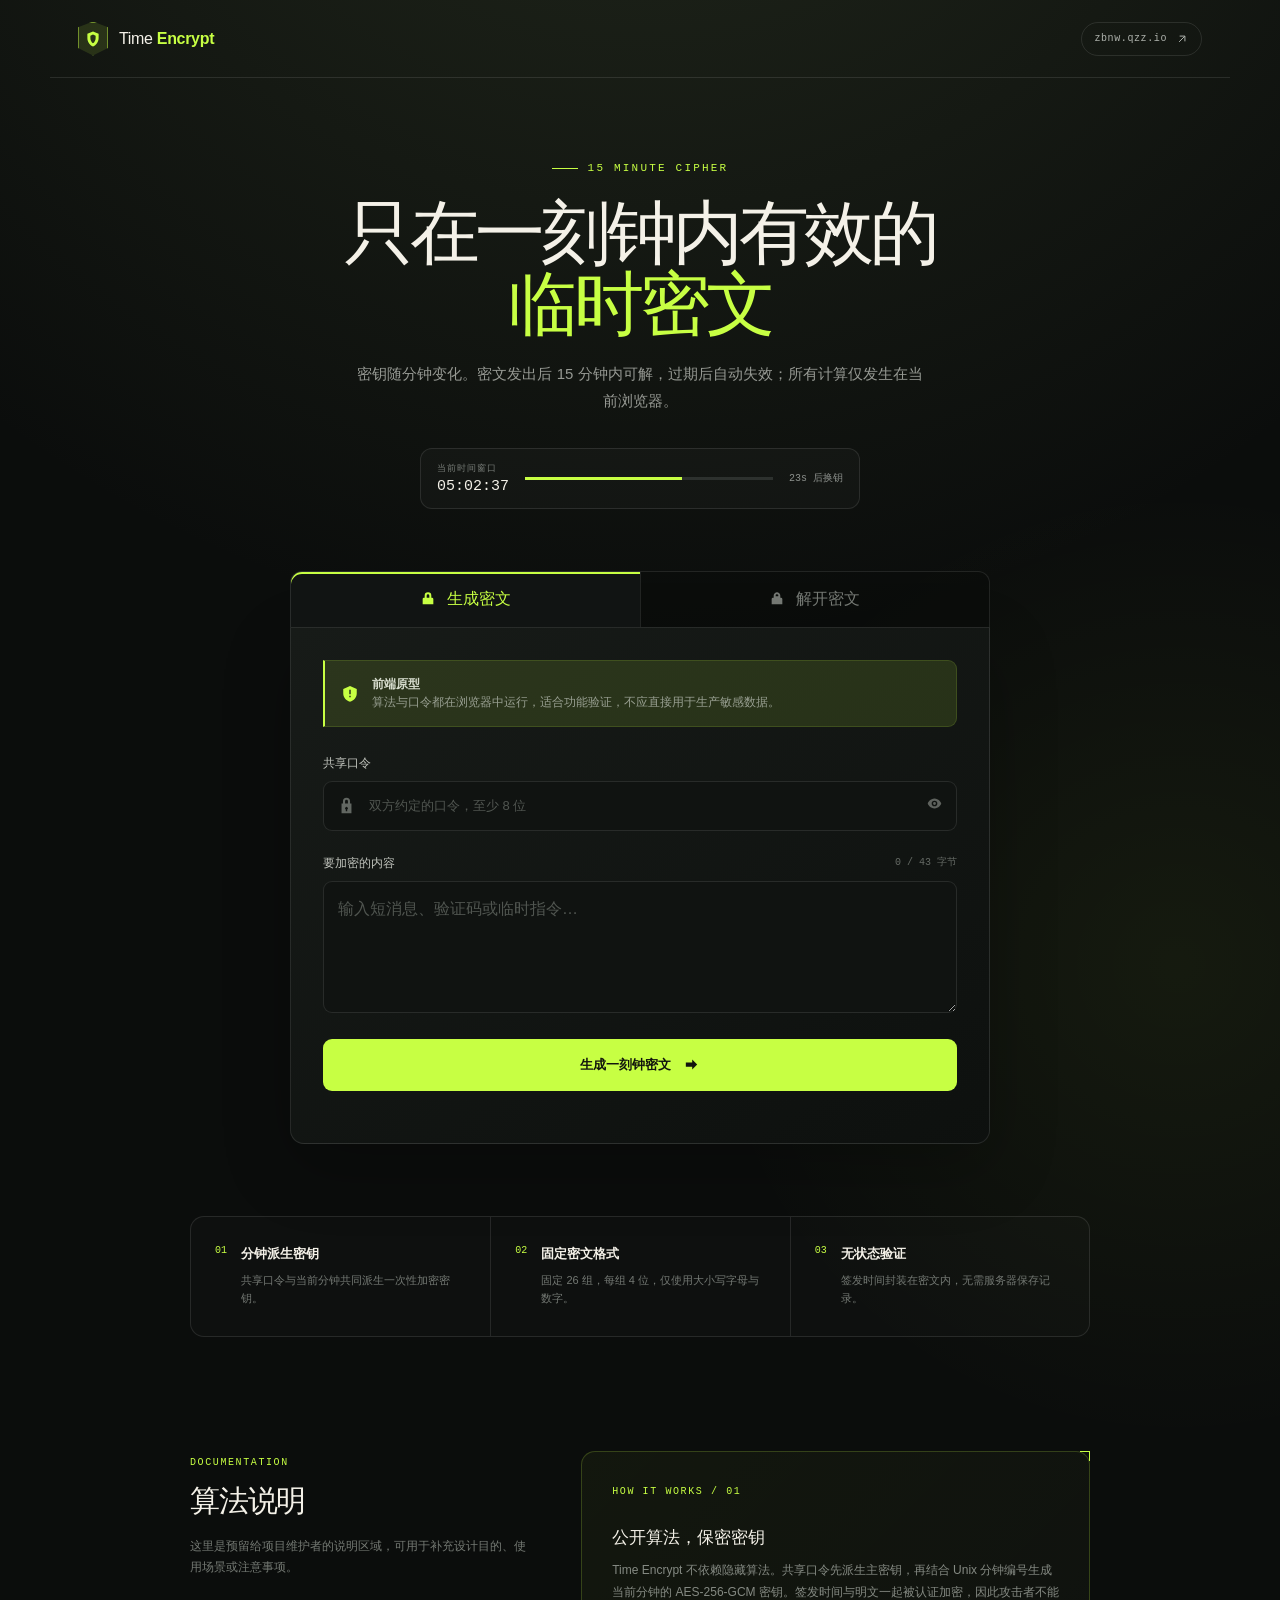
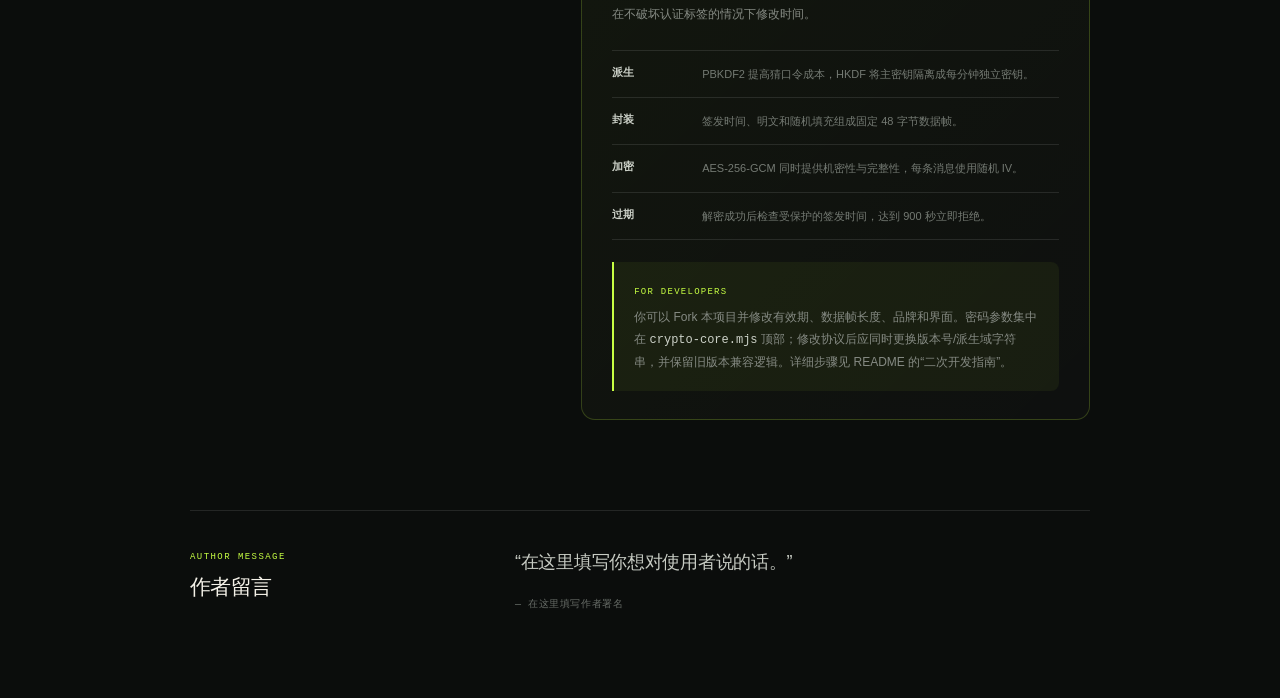
==== timenc/index.html @ 4485422d "Deploy Time Encrypt project" ====
<!doctype html>
<html lang="zh-CN">
<head>
  <meta charset="UTF-8">
  <meta name="viewport" content="width=device-width, initial-scale=1.0">
  <meta name="color-scheme" content="dark">
  <meta name="theme-color" content="#0b0d0c">
  <meta name="description" content="Time Encrypt 是一个无服务端存储的一刻钟临时密文前端原型。">
  <meta name="robots" content="index,follow">
  <link rel="canonical" href="https://zbnw.qzz.io/projects/timenc/">
  <meta property="og:title" content="Time Encrypt · 一刻钟临时密文">
  <meta property="og:description" content="固定格式、15 分钟有效、完全在浏览器本地运行。">
  <meta property="og:type" content="website">
  <meta property="og:url" content="https://zbnw.qzz.io/projects/timenc/">
  <title>Time Encrypt · 分钟级临时密文</title>
  <link rel="stylesheet" href="styles.css">
</head>
<body>
  <header class="topbar">
    <a class="brand" href="#" aria-label="Time Encrypt 首页">
      <span class="brand-mark" aria-hidden="true">
        <svg viewBox="0 0 24 24"><path d="M12 2 4.5 5v5.5c0 5 3.2 9.5 7.5 11.5 4.3-2 7.5-6.5 7.5-11.5V5L12 2Zm0 4.1 3.5 1.4v3c0 3-1.4 5.7-3.5 7.2-2.1-1.5-3.5-4.2-3.5-7.2v-3L12 6.1Z"/></svg>
      </span>
      <span>Time <b>Encrypt</b></span>
    </a>
    <a class="site-link" href="https://zbnw.qzz.io" target="_blank" rel="noopener noreferrer">
      zbnw.qzz.io
      <svg viewBox="0 0 24 24" aria-hidden="true"><path d="M7 17 17 7M8 7h9v9"/></svg>
    </a>
  </header>

  <main>
    <section class="hero">
      <div class="eyebrow"><span></span>15 MINUTE CIPHER</div>
      <h1>只在一刻钟内有效的<br><em>临时密文</em></h1>
      <p>密钥随分钟变化。密文发出后 15 分钟内可解，过期后自动失效；所有计算仅发生在当前浏览器。</p>
      <div class="time-card">
        <div>
          <small>当前时间窗口</small>
          <strong id="currentTime">--:--:--</strong>
        </div>
        <div class="time-progress"><i id="minuteProgress"></i></div>
        <span id="windowLabel">正在同步</span>
      </div>
    </section>

    <section class="workspace" aria-label="加密解密工具">
      <div class="tabs" role="tablist">
        <button class="tab active" id="encryptTab" role="tab" aria-selected="true" data-mode="encrypt">
          <svg viewBox="0 0 24 24"><path d="M7 10V7a5 5 0 0 1 10 0v3h1a2 2 0 0 1 2 2v8H4v-8a2 2 0 0 1 2-2h1Zm3 0h4V7a2 2 0 1 0-4 0v3Z"/></svg>
          生成密文
        </button>
        <button class="tab" id="decryptTab" role="tab" aria-selected="false" data-mode="decrypt">
          <svg viewBox="0 0 24 24"><path d="M17 8h-7V7a2 2 0 1 1 3.7 1h3.2A5 5 0 1 0 7 7v3H6a2 2 0 0 0-2 2v8h16v-8a2 2 0 0 0-2-2h-1V8Z"/></svg>
          解开密文
        </button>
      </div>

      <div class="panel">
        <div class="notice" id="securityNotice">
          <svg viewBox="0 0 24 24"><path d="M12 2 3 6v6c0 5 3.8 9.7 9 11 5.2-1.3 9-6 9-11V6l-9-4Zm1 15h-2v-2h2v2Zm0-4h-2V7h2v6Z"/></svg>
          <p><strong>前端原型</strong><br>算法与口令都在浏览器中运行，适合功能验证，不应直接用于生产敏感数据。</p>
        </div>

        <form id="cipherForm" novalidate>
          <label class="field-label" for="secretInput">共享口令</label>
          <div class="input-shell">
            <svg viewBox="0 0 24 24"><path d="M12 1a5 5 0 0 0-5 5v3H5v14h14V9h-2V6a5 5 0 0 0-5-5Zm-2 5a2 2 0 1 1 4 0v3h-4V6Zm3 11.7V20h-2v-2.3a2 2 0 1 1 2 0Z"/></svg>
            <input id="secretInput" type="password" autocomplete="off" placeholder="双方约定的口令，至少 8 位" minlength="8">
            <button class="icon-button" id="toggleSecret" type="button" aria-label="显示口令">
              <svg viewBox="0 0 24 24"><path d="M12 5c5.5 0 9.5 5.5 9.5 7s-4 7-9.5 7S2.5 13.5 2.5 12 6.5 5 12 5Zm0 3a4 4 0 1 0 0 8 4 4 0 0 0 0-8Zm0 2a2 2 0 1 1 0 4 2 2 0 0 1 0-4Z"/></svg>
            </button>
          </div>

          <div id="encryptFields">
            <div class="label-row">
              <label class="field-label" for="plainInput">要加密的内容</label>
              <span id="byteCount">0 / 43 字节</span>
            </div>
            <textarea id="plainInput" rows="4" placeholder="输入短消息、验证码或临时指令…"></textarea>
          </div>

          <div id="decryptFields" hidden>
            <label class="field-label" for="tokenInput">收到的密文</label>
            <textarea id="tokenInput" class="token-input" rows="5" spellcheck="false" placeholder="粘贴 26 组固定长度密文…"></textarea>
          </div>

          <button class="primary-button" id="submitButton" type="submit">
            <span id="buttonText">生成一刻钟密文</span>
            <svg viewBox="0 0 24 24"><path d="m13 5 7 7-7 7v-4H4v-6h9V5Z"/></svg>
          </button>
          <p class="error" id="errorMessage" role="alert"></p>
        </form>

        <div class="result" id="resultBox" hidden>
          <div class="result-head">
            <span><i></i><b id="resultTitle">密文已生成</b></span>
            <span id="expiryBadge">14:59 后失效</span>
          </div>
          <pre id="resultText"></pre>
          <button class="copy-button" id="copyButton" type="button">
            <svg viewBox="0 0 24 24"><path d="M8 7V3h13v14h-4v4H3V7h5Zm2 0h7v8h2V5h-9v2Zm-5 2v10h10V9H5Z"/></svg>
            <span>复制结果</span>
          </button>
        </div>
      </div>
    </section>

    <section class="features">
      <article><span>01</span><div><h3>分钟派生密钥</h3><p>共享口令与当前分钟共同派生一次性加密密钥。</p></div></article>
      <article><span>02</span><div><h3>固定密文格式</h3><p>固定 26 组，每组 4 位，仅使用大小写字母与数字。</p></div></article>
      <article><span>03</span><div><h3>无状态验证</h3><p>签发时间封装在密文内，无需服务器保存记录。</p></div></article>
    </section>

    <!-- 面向使用者和二次开发者的算法公开说明 -->
    <section class="project-notes" id="algorithm-notes" aria-labelledby="notesTitle">
      <div class="notes-heading">
        <span>DOCUMENTATION</span>
        <h2 id="notesTitle">算法说明</h2>
        <p>这里是预留给项目维护者的说明区域，可用于补充设计目的、使用场景或注意事项。</p>
      </div>

      <div class="note-content">
        <span class="note-index">HOW IT WORKS / 01</span>
        <h3>公开算法，保密密钥</h3>
        <p>Time Encrypt 不依赖隐藏算法。共享口令先派生主密钥，再结合 Unix 分钟编号生成当前分钟的 AES-256-GCM 密钥。签发时间与明文一起被认证加密，因此攻击者不能在不破坏认证标签的情况下修改时间。</p>

        <ol class="note-steps">
          <li><b>派生</b><span>PBKDF2 提高猜口令成本，HKDF 将主密钥隔离成每分钟独立密钥。</span></li>
          <li><b>封装</b><span>签发时间、明文和随机填充组成固定 48 字节数据帧。</span></li>
          <li><b>加密</b><span>AES-256-GCM 同时提供机密性与完整性，每条消息使用随机 IV。</span></li>
          <li><b>过期</b><span>解密成功后检查受保护的签发时间，达到 900 秒立即拒绝。</span></li>
        </ol>

        <div class="developer-note">
          <span>FOR DEVELOPERS</span>
          <p>你可以 Fork 本项目并修改有效期、数据帧长度、品牌和界面。密码参数集中在 <code>crypto-core.mjs</code> 顶部；修改协议后应同时更换版本号/派生域字符串，并保留旧版本兼容逻辑。详细步骤见 README 的“二次开发指南”。</p>
        </div>
      </div>
    </section>

    <!-- 作者留言：请修改 blockquote 和 author-signature 中的文字 -->
    <section class="author-message" aria-labelledby="authorMessageTitle">
      <div class="author-label">
        <span>AUTHOR MESSAGE</span>
        <h2 id="authorMessageTitle">作者留言</h2>
      </div>
      <div class="author-copy">
        <blockquote>“在这里填写你想对使用者说的话。”</blockquote>
        <p class="author-signature">— 在这里填写作者署名</p>
      </div>
    </section>
  </main>
  <script src="crypto-core.mjs"></script>
  <script src="app.js"></script>
</body>
</html>
---- timenc/styles.css ----
:root {
  --ink: #f4f1e8;
  --muted: #969993;
  --line: rgba(255,255,255,.1);
  --panel: rgba(19,22,21,.88);
  --acid: #c7ff43;
  --acid-soft: rgba(199,255,67,.12);
  --bg: #0b0d0c;
  font-family: Inter, "Segoe UI", "Microsoft YaHei", sans-serif;
}

* { box-sizing: border-box; }
html { min-height: 100%; background: var(--bg); }
body { margin: 0; min-height: 100vh; color: var(--ink); background: radial-gradient(circle at 50% -18%, rgba(113,135,84,.24), transparent 38%), radial-gradient(circle at 92% 42%, rgba(199,255,67,.055), transparent 27%), var(--bg); overflow-x: hidden; }
button, input, textarea { font: inherit; }
button { color: inherit; }

.topbar { height: 78px; max-width: 1180px; margin: auto; padding: 0 28px; display: flex; align-items: center; justify-content: space-between; border-bottom: 1px solid var(--line); }
.brand { display: flex; gap: 11px; align-items: center; color: var(--ink); text-decoration: none; font-size: 16px; letter-spacing: -.02em; }
.brand b { color: var(--acid); font-weight: 650; }
.brand-mark { width: 30px; height: 34px; display: grid; place-items: center; border: 1px solid rgba(199,255,67,.45); clip-path: polygon(50% 0,100% 17%,100% 78%,50% 100%,0 78%,0 17%); background: var(--acid-soft); }
.brand svg { width: 18px; fill: var(--acid); }
.site-link { display: inline-flex; align-items: center; gap: 8px; padding: 9px 12px; border: 1px solid var(--line); border-radius: 999px; color: #aeb2ac; text-decoration: none; font: 10px ui-monospace, SFMono-Regular, Consolas, monospace; letter-spacing: .06em; transition: color .18s ease, border-color .18s ease, background .18s ease; }
.site-link svg { width: 14px; fill: none; stroke: currentColor; stroke-width: 1.7; }
.site-link:hover { color: var(--acid); border-color: rgba(199,255,67,.38); background: var(--acid-soft); }

main { max-width: 1040px; padding: 84px 28px 86px; margin: auto; }
.hero { text-align: center; max-width: 700px; margin: auto; }
.eyebrow { color: var(--acid); font: 11px ui-monospace, SFMono-Regular, Consolas, monospace; letter-spacing: .2em; display: flex; align-items: center; justify-content: center; gap: 10px; }
.eyebrow span { display: block; width: 26px; height: 1px; background: var(--acid); }
h1 { margin: 24px 0 19px; font-size: clamp(44px, 6.7vw, 70px); line-height: 1.02; letter-spacing: -.06em; font-weight: 560; text-wrap: balance; }
h1 em { color: var(--acid); font-style: normal; }
.hero > p { color: var(--muted); max-width: 570px; margin: auto; font-size: 15px; line-height: 1.8; }
.time-card { width: min(440px, 100%); margin: 34px auto 0; display: grid; grid-template-columns: auto 1fr auto; gap: 16px; align-items: center; padding: 13px 16px; border: 1px solid var(--line); border-radius: 12px; background: rgba(255,255,255,.025); }
.time-card div:first-child { text-align: left; }
.time-card small { display: block; color: #777c77; font-size: 9px; letter-spacing: .12em; text-transform: uppercase; }
.time-card strong { display: block; font: 15px ui-monospace, Consolas, monospace; margin-top: 3px; }
.time-progress { height: 3px; background: #2d312e; overflow: hidden; }
.time-progress i { display: block; height: 100%; width: 0; background: var(--acid); transition: width .25s linear; }
.time-card > span { color: #8d918d; font: 10px ui-monospace, Consolas, monospace; white-space: nowrap; }

.workspace { max-width: 700px; margin: 62px auto 0; }
.tabs { display: flex; }
.tab { flex: 1; padding: 17px; border: 1px solid var(--line); border-bottom: 0; background: rgba(10,12,11,.45); cursor: pointer; color: #747873; transition: color .18s ease, background .18s ease; }
.tab:first-child { border-radius: 12px 0 0 0; }
.tab:last-child { border-radius: 0 12px 0 0; }
.tab:first-child { border-right: 0; }
.tab svg { width: 16px; margin-right: 7px; fill: currentColor; vertical-align: -3px; }
.tab.active { color: var(--acid); background: var(--panel); box-shadow: inset 0 2px var(--acid); }
.panel { padding: 32px; border: 1px solid var(--line); border-radius: 0 0 14px 14px; background: linear-gradient(150deg, rgba(24,28,25,.96), rgba(14,17,15,.96)); box-shadow: 0 24px 68px rgba(0,0,0,.24); }
.notice { display: flex; gap: 13px; padding: 14px 16px; background: var(--acid-soft); border: 1px solid rgba(199,255,67,.14); border-left: 2px solid var(--acid); border-radius: 0 9px 9px 0; margin-bottom: 28px; }
.notice svg { width: 18px; flex: 0 0 18px; fill: var(--acid); }
.notice p { margin: 0; color: #989f91; font-size: 12px; line-height: 1.55; }
.notice strong { color: #d7ddce; font-weight: 600; }
.field-label { display: block; color: #c1c4bd; font-size: 12px; margin: 0 0 9px; }
.input-shell { height: 50px; display: flex; align-items: center; border: 1px solid var(--line); border-radius: 9px; background: #101311; margin-bottom: 24px; transition: border-color .18s ease, box-shadow .18s ease; }
.input-shell:focus-within, textarea:focus { border-color: rgba(199,255,67,.55); box-shadow: 0 0 0 3px rgba(199,255,67,.05); }
.input-shell > svg { width: 17px; fill: #626762; margin: 0 12px 0 14px; }
.input-shell input { min-width: 0; flex: 1; height: 100%; border: 0; outline: 0; color: var(--ink); background: transparent; font-size: 13px; }
.icon-button { width: 44px; height: 100%; border: 0; background: none; cursor: pointer; opacity: .5; }
.icon-button:hover { opacity: 1; }
.icon-button svg { width: 17px; fill: #adb1aa; }
.label-row { display: flex; justify-content: space-between; }
.label-row span { color: #656a65; font: 10px ui-monospace, Consolas, monospace; }
textarea { width: 100%; resize: vertical; min-height: 110px; padding: 14px; border: 1px solid var(--line); border-radius: 9px; outline: none; background: #101311; color: var(--ink); line-height: 1.6; transition: border-color .18s ease, box-shadow .18s ease; }
textarea::placeholder, input::placeholder { color: #505550; }
.token-input { font: 12px/1.7 ui-monospace, Consolas, monospace; word-break: break-all; }
.primary-button { width: 100%; height: 52px; margin-top: 22px; border: 0; border-radius: 9px; background: var(--acid); color: #11140d; font-weight: 700; font-size: 13px; cursor: pointer; transition: background .18s ease, transform .18s ease; }
.primary-button:hover { background: #d4ff70; transform: translateY(-1px); }
.primary-button:disabled { opacity: .55; cursor: wait; transform: none; }
.primary-button svg { width: 17px; margin-left: 8px; vertical-align: -4px; fill: currentColor; }
.error { min-height: 18px; margin: 10px 0 -8px; color: #ff8a7a; font-size: 12px; text-align: center; }
.result { margin-top: 26px; padding-top: 25px; border-top: 1px solid var(--line); }
.result-head { display: flex; justify-content: space-between; align-items: center; margin-bottom: 12px; font-size: 11px; }
.result-head span:first-child { display: flex; align-items: center; gap: 8px; }
.result-head i { display: inline-block; width: 7px; height: 7px; border-radius: 50%; background: var(--acid); }
.result-head b { font-weight: 600; }
#expiryBadge { color: var(--acid); font: 10px ui-monospace, Consolas, monospace; }
.result pre { margin: 0; padding: 15px; white-space: pre-wrap; word-break: break-all; background: #0d0f0e; border: 1px solid var(--line); border-radius: 8px; color: #d5dbcc; font: 12px/1.75 ui-monospace, Consolas, monospace; }
.copy-button { width: 100%; height: 40px; margin-top: 10px; border: 1px solid var(--line); background: transparent; color: #9ba099; font-size: 12px; cursor: pointer; }
.copy-button:hover { border-color: #4e554d; color: var(--ink); }
.copy-button svg { width: 15px; fill: currentColor; margin-right: 7px; vertical-align: -3px; }

.features { display: grid; grid-template-columns: repeat(3,1fr); max-width: 900px; margin: 72px auto 0; border: 1px solid var(--line); border-radius: 14px; overflow: hidden; background: rgba(255,255,255,.015); }
.features article { display: flex; gap: 14px; padding: 28px 24px; }
.features article + article { border-left: 1px solid var(--line); }
.features span { color: var(--acid); font: 10px ui-monospace, Consolas, monospace; }
.features h3 { margin: 0 0 8px; font-size: 13px; font-weight: 600; }
.features p { margin: 0; color: #737873; font-size: 11px; line-height: 1.65; }
.project-notes { max-width: 900px; margin: 76px auto 0; display: grid; grid-template-columns: .8fr 1.2fr; gap: 52px; padding: 38px 0 10px; }
.notes-heading > span, .note-index { color: var(--acid); font: 10px ui-monospace, Consolas, monospace; letter-spacing: .16em; }
.notes-heading h2 { margin: 12px 0 14px; font-size: 30px; letter-spacing: -.04em; font-weight: 560; }
.notes-heading p { margin: 0; color: #747973; font-size: 12px; line-height: 1.8; }
.note-content { position: relative; min-height: 190px; padding: 28px 30px; border: 1px solid rgba(199,255,67,.2); border-radius: 14px; background: linear-gradient(135deg, rgba(199,255,67,.045), rgba(255,255,255,.015)); }
.note-content::before { content: ""; position: absolute; width: 9px; height: 9px; top: -1px; right: -1px; border-top: 1px solid var(--acid); border-right: 1px solid var(--acid); }
.note-content h3 { margin: 28px 0 10px; font-size: 17px; font-weight: 560; }
.note-content p { margin: 0; max-width: 520px; color: #858a83; font-size: 12px; line-height: 1.85; }
.note-steps { margin: 25px 0 0; padding: 0; list-style: none; border-top: 1px solid var(--line); }
.note-steps li { display: grid; grid-template-columns: 74px 1fr; gap: 16px; padding: 14px 0; border-bottom: 1px solid var(--line); }
.note-steps b { color: #cbd0c7; font-size: 11px; font-weight: 600; }
.note-steps span { color: #747a73; font-size: 11px; line-height: 1.65; }
.developer-note { margin-top: 22px; padding: 18px 20px; border-left: 2px solid var(--acid); border-radius: 0 8px 8px 0; background: rgba(199,255,67,.055); }
.developer-note > span { color: var(--acid); font: 9px ui-monospace, Consolas, monospace; letter-spacing: .14em; }
.developer-note p { margin-top: 8px; }
.developer-note code { color: #cbd0c7; font-family: ui-monospace, Consolas, monospace; }
.author-message { max-width: 900px; margin: 80px auto 0; padding: 34px 0 0; border-top: 1px solid var(--line); display: grid; grid-template-columns: .65fr 1.35fr; gap: 48px; }
.author-label > span { color: var(--acid); font: 9px ui-monospace, Consolas, monospace; letter-spacing: .16em; }
.author-label h2 { margin: 10px 0 0; font-size: 21px; font-weight: 560; letter-spacing: -.03em; }
.author-copy { padding: 2px 0 0; }
.author-copy blockquote { margin: 0; color: #c7cbc3; font-size: 18px; line-height: 1.75; letter-spacing: -.015em; }
.author-signature { margin: 18px 0 0; color: #676c67; font: 10px ui-monospace, Consolas, monospace; letter-spacing: .06em; }

@media (max-width: 680px) {
  .topbar { height: 66px; padding: 0 18px; }
  .site-link { padding: 8px 10px; }
  main { padding: 52px 16px 40px; }
  h1 { font-size: 48px; }
  .workspace { margin-top: 45px; }
  .panel { padding: 20px; }
  .features { grid-template-columns: 1fr; margin-top: 50px; }
  .features article + article { border-left: 0; border-top: 1px solid var(--line); }
  .project-notes { grid-template-columns: 1fr; gap: 24px; margin-top: 45px; padding-top: 20px; }
  .note-content { padding: 24px; }
  .author-message { grid-template-columns: 1fr; gap: 24px; margin-top: 56px; }
  .author-copy blockquote { font-size: 16px; }
}

@media (prefers-reduced-motion: reduce) {
  *, *::before, *::after { scroll-behavior: auto !important; transition-duration: .01ms !important; }
}
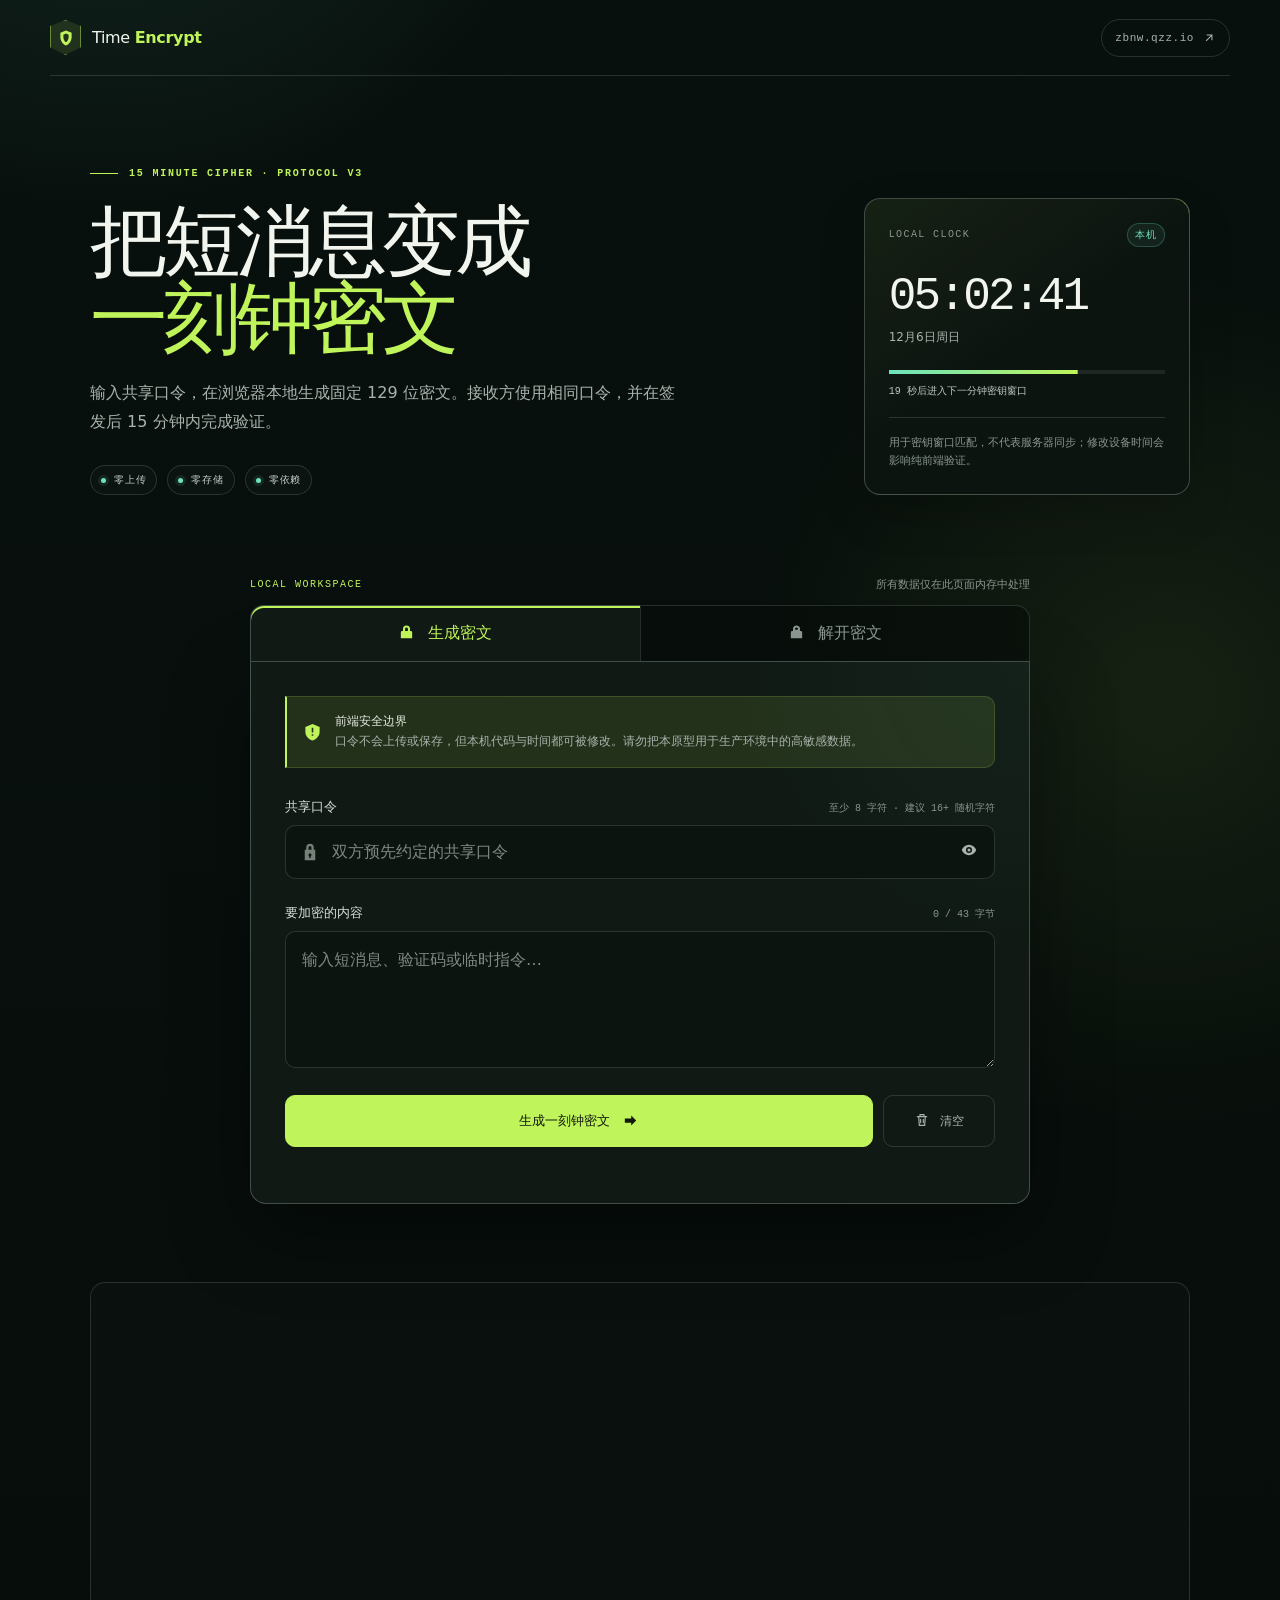
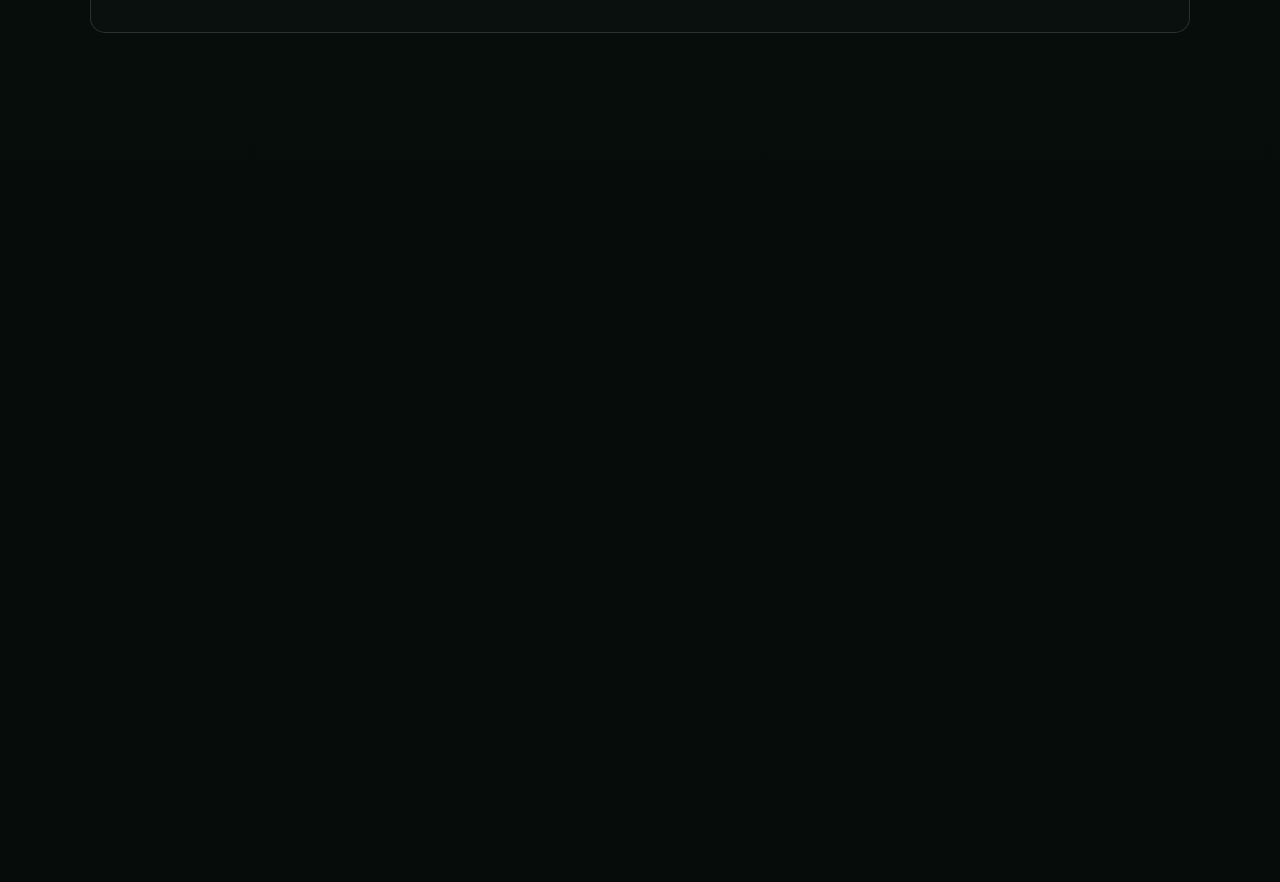
==== commit e8c38f3a: "Upgrade Time Encrypt to protocol v3" ====
--- a/timenc/index.html
+++ b/timenc/index.html
@@ -4,20 +4,23 @@
   <meta charset="UTF-8">
   <meta name="viewport" content="width=device-width, initial-scale=1.0">
   <meta name="color-scheme" content="dark">
-  <meta name="theme-color" content="#0b0d0c">
-  <meta name="description" content="Time Encrypt 是一个无服务端存储的一刻钟临时密文前端原型。">
+  <meta name="theme-color" content="#08100d">
+  <meta name="description" content="Time Encrypt 是一个无服务端存储的一刻钟临时密文前端原型。固定 129 位密文，15 分钟本机时间验证。">
   <meta name="robots" content="index,follow">
+  <meta name="referrer" content="no-referrer">
   <link rel="canonical" href="https://zbnw.qzz.io/projects/timenc/">
   <meta property="og:title" content="Time Encrypt · 一刻钟临时密文">
-  <meta property="og:description" content="固定格式、15 分钟有效、完全在浏览器本地运行。">
+  <meta property="og:description" content="固定 129 位、15 分钟验证、所有计算仅在浏览器本地完成。">
   <meta property="og:type" content="website">
   <meta property="og:url" content="https://zbnw.qzz.io/projects/timenc/">
-  <title>Time Encrypt · 分钟级临时密文</title>
-  <link rel="stylesheet" href="styles.css">
+  <title>Time Encrypt · 一刻钟临时密文</title>
+  <link rel="stylesheet" href="styles.css?v=3.0.0">
 </head>
-<body>
+<body id="top">
+  <a class="skip-link" href="#cipherForm">跳到加密工具</a>
+
   <header class="topbar">
-    <a class="brand" href="#" aria-label="Time Encrypt 首页">
+    <a class="brand" href="#top" aria-label="Time Encrypt 页面顶部">
       <span class="brand-mark" aria-hidden="true">
         <svg viewBox="0 0 24 24"><path d="M12 2 4.5 5v5.5c0 5 3.2 9.5 7.5 11.5 4.3-2 7.5-6.5 7.5-11.5V5L12 2Zm0 4.1 3.5 1.4v3c0 3-1.4 5.7-3.5 7.2-2.1-1.5-3.5-4.2-3.5-7.2v-3L12 6.1Z"/></svg>
       </span>
@@ -30,116 +33,151 @@
   </header>
 
   <main>
-    <section class="hero">
-      <div class="eyebrow"><span></span>15 MINUTE CIPHER</div>
-      <h1>只在一刻钟内有效的<br><em>临时密文</em></h1>
-      <p>密钥随分钟变化。密文发出后 15 分钟内可解，过期后自动失效；所有计算仅发生在当前浏览器。</p>
-      <div class="time-card">
-        <div>
-          <small>当前时间窗口</small>
-          <strong id="currentTime">--:--:--</strong>
+    <section class="hero" aria-labelledby="heroTitle">
+      <div class="hero-copy">
+        <div class="eyebrow"><span aria-hidden="true"></span>15 MINUTE CIPHER · PROTOCOL V3</div>
+        <h1 id="heroTitle">把短消息变成<br><em>一刻钟密文</em></h1>
+        <p>输入共享口令，在浏览器本地生成固定 129 位密文。接收方使用相同口令，并在签发后 15 分钟内完成验证。</p>
+        <ul class="trust-list" aria-label="产品特点">
+          <li><i aria-hidden="true"></i>零上传</li>
+          <li><i aria-hidden="true"></i>零存储</li>
+          <li><i aria-hidden="true"></i>零依赖</li>
+        </ul>
+      </div>
+
+      <aside class="clock-card" aria-label="本机时间窗口">
+        <div class="clock-head">
+          <span>LOCAL CLOCK</span>
+          <span class="local-badge">本机</span>
         </div>
-        <div class="time-progress"><i id="minuteProgress"></i></div>
-        <span id="windowLabel">正在同步</span>
-      </div>
+        <strong id="currentTime">--:--:--</strong>
+        <span class="current-date" id="currentDate">正在读取时间</span>
+        <div class="time-progress" aria-hidden="true"><i id="minuteProgress"></i></div>
+        <span class="window-label" id="windowLabel">正在计算分钟窗口</span>
+        <p>用于密钥窗口匹配，不代表服务器同步；修改设备时间会影响纯前端验证。</p>
+      </aside>
     </section>
 
-    <section class="workspace" aria-label="加密解密工具">
-      <div class="tabs" role="tablist">
-        <button class="tab active" id="encryptTab" role="tab" aria-selected="true" data-mode="encrypt">
-          <svg viewBox="0 0 24 24"><path d="M7 10V7a5 5 0 0 1 10 0v3h1a2 2 0 0 1 2 2v8H4v-8a2 2 0 0 1 2-2h1Zm3 0h4V7a2 2 0 1 0-4 0v3Z"/></svg>
+    <section class="workspace" aria-labelledby="toolTitle">
+      <div class="section-kicker"><span>LOCAL WORKSPACE</span><b>所有数据仅在此页面内存中处理</b></div>
+      <h2 class="visually-hidden" id="toolTitle">加密与解密工具</h2>
+
+      <div class="tabs" role="tablist" aria-label="选择操作模式">
+        <button class="tab active" id="encryptTab" type="button" role="tab" aria-selected="true" aria-controls="cipherPanel" tabindex="0" data-mode="encrypt">
+          <svg viewBox="0 0 24 24" aria-hidden="true"><path d="M7 10V7a5 5 0 0 1 10 0v3h1a2 2 0 0 1 2 2v8H4v-8a2 2 0 0 1 2-2h1Zm3 0h4V7a2 2 0 1 0-4 0v3Z"/></svg>
           生成密文
         </button>
-        <button class="tab" id="decryptTab" role="tab" aria-selected="false" data-mode="decrypt">
-          <svg viewBox="0 0 24 24"><path d="M17 8h-7V7a2 2 0 1 1 3.7 1h3.2A5 5 0 1 0 7 7v3H6a2 2 0 0 0-2 2v8h16v-8a2 2 0 0 0-2-2h-1V8Z"/></svg>
+        <button class="tab" id="decryptTab" type="button" role="tab" aria-selected="false" aria-controls="cipherPanel" tabindex="-1" data-mode="decrypt">
+          <svg viewBox="0 0 24 24" aria-hidden="true"><path d="M17 8h-7V7a2 2 0 1 1 3.7 1h3.2A5 5 0 1 0 7 7v3H6a2 2 0 0 0-2 2v8h16v-8a2 2 0 0 0-2-2h-1V8Z"/></svg>
           解开密文
         </button>
       </div>
 
-      <div class="panel">
+      <div class="panel" id="cipherPanel" role="tabpanel" aria-labelledby="encryptTab" aria-busy="false">
         <div class="notice" id="securityNotice">
-          <svg viewBox="0 0 24 24"><path d="M12 2 3 6v6c0 5 3.8 9.7 9 11 5.2-1.3 9-6 9-11V6l-9-4Zm1 15h-2v-2h2v2Zm0-4h-2V7h2v6Z"/></svg>
-          <p><strong>前端原型</strong><br>算法与口令都在浏览器中运行，适合功能验证，不应直接用于生产敏感数据。</p>
+          <svg viewBox="0 0 24 24" aria-hidden="true"><path d="M12 2 3 6v6c0 5 3.8 9.7 9 11 5.2-1.3 9-6 9-11V6l-9-4Zm1 15h-2v-2h2v2Zm0-4h-2V7h2v6Z"/></svg>
+          <p><strong>前端安全边界</strong><br>口令不会上传或保存，但本机代码与时间都可被修改。请勿把本原型用于生产环境中的高敏感数据。</p>
         </div>
 
-        <form id="cipherForm" novalidate>
-          <label class="field-label" for="secretInput">共享口令</label>
+        <form id="cipherForm" autocomplete="off" novalidate>
+          <div class="field-head">
+            <label class="field-label" for="secretInput">共享口令</label>
+            <span id="secretMeta">至少 8 字符 · 建议 16+ 随机字符</span>
+          </div>
           <div class="input-shell">
-            <svg viewBox="0 0 24 24"><path d="M12 1a5 5 0 0 0-5 5v3H5v14h14V9h-2V6a5 5 0 0 0-5-5Zm-2 5a2 2 0 1 1 4 0v3h-4V6Zm3 11.7V20h-2v-2.3a2 2 0 1 1 2 0Z"/></svg>
-            <input id="secretInput" type="password" autocomplete="off" placeholder="双方约定的口令，至少 8 位" minlength="8">
-            <button class="icon-button" id="toggleSecret" type="button" aria-label="显示口令">
-              <svg viewBox="0 0 24 24"><path d="M12 5c5.5 0 9.5 5.5 9.5 7s-4 7-9.5 7S2.5 13.5 2.5 12 6.5 5 12 5Zm0 3a4 4 0 1 0 0 8 4 4 0 0 0 0-8Zm0 2a2 2 0 1 1 0 4 2 2 0 0 1 0-4Z"/></svg>
+            <svg viewBox="0 0 24 24" aria-hidden="true"><path d="M12 1a5 5 0 0 0-5 5v3H5v14h14V9h-2V6a5 5 0 0 0-5-5Zm-2 5a2 2 0 1 1 4 0v3h-4V6Zm3 11.7V20h-2v-2.3a2 2 0 1 1 2 0Z"/></svg>
+            <input id="secretInput" type="password" autocomplete="off" autocapitalize="none" spellcheck="false" placeholder="双方预先约定的共享口令" minlength="8" maxlength="256" aria-describedby="secretMeta" required>
+            <button class="icon-button" id="toggleSecret" type="button" aria-label="显示口令" aria-pressed="false">
+              <svg viewBox="0 0 24 24" aria-hidden="true"><path d="M12 5c5.5 0 9.5 5.5 9.5 7s-4 7-9.5 7S2.5 13.5 2.5 12 6.5 5 12 5Zm0 3a4 4 0 1 0 0 8 4 4 0 0 0 0-8Zm0 2a2 2 0 1 1 0 4 2 2 0 0 1 0-4Z"/></svg>
             </button>
           </div>
 
           <div id="encryptFields">
-            <div class="label-row">
+            <div class="field-head">
               <label class="field-label" for="plainInput">要加密的内容</label>
               <span id="byteCount">0 / 43 字节</span>
             </div>
-            <textarea id="plainInput" rows="4" placeholder="输入短消息、验证码或临时指令…"></textarea>
+            <textarea id="plainInput" rows="4" placeholder="输入短消息、验证码或临时指令…" aria-describedby="byteCount" aria-invalid="false"></textarea>
           </div>
 
           <div id="decryptFields" hidden>
-            <label class="field-label" for="tokenInput">收到的密文</label>
-            <textarea id="tokenInput" class="token-input" rows="5" spellcheck="false" placeholder="粘贴 26 组固定长度密文…"></textarea>
+            <div class="field-head">
+              <label class="field-label" for="tokenInput">收到的密文</label>
+              <span id="tokenCount">0 / 104 字符</span>
+            </div>
+            <textarea id="tokenInput" class="token-input" rows="5" spellcheck="false" autocapitalize="none" autocorrect="off" inputmode="text" maxlength="160" placeholder="粘贴 26 组 × 4 位的完整密文…" aria-describedby="tokenCount" aria-invalid="false"></textarea>
           </div>
 
-          <button class="primary-button" id="submitButton" type="submit">
-            <span id="buttonText">生成一刻钟密文</span>
-            <svg viewBox="0 0 24 24"><path d="m13 5 7 7-7 7v-4H4v-6h9V5Z"/></svg>
-          </button>
-          <p class="error" id="errorMessage" role="alert"></p>
+          <div class="action-row">
+            <button class="primary-button" id="submitButton" type="submit">
+              <span id="buttonText">生成一刻钟密文</span>
+              <svg viewBox="0 0 24 24" aria-hidden="true"><path d="m13 5 7 7-7 7v-4H4v-6h9V5Z"/></svg>
+            </button>
+            <button class="clear-button" id="clearButton" type="button">
+              <svg viewBox="0 0 24 24" aria-hidden="true"><path d="M5 7h14M9 7V4h6v3m-8 0 1 13h8l1-13M10 11v5m4-5v5"/></svg>
+              清空
+            </button>
+          </div>
+          <p class="error" id="errorMessage" role="alert" aria-live="assertive"></p>
+          <p class="visually-hidden" id="statusMessage" role="status" aria-live="polite"></p>
         </form>
 
-        <div class="result" id="resultBox" hidden>
+        <div class="result" id="resultBox" role="status" aria-live="polite" tabindex="-1" hidden>
           <div class="result-head">
-            <span><i></i><b id="resultTitle">密文已生成</b></span>
-            <span id="expiryBadge">14:59 后失效</span>
+            <span><i aria-hidden="true"></i><b id="resultTitle">密文已生成</b></span>
+            <span id="expiryBadge">15:00 后停止验证</span>
           </div>
-          <pre id="resultText"></pre>
+          <pre id="resultText" tabindex="0" aria-label="操作结果"></pre>
+          <div class="result-meta">
+            <span id="issuedAtTime">签发 --:--:--</span>
+            <span id="protocolBadge">协议 v3</span>
+          </div>
           <button class="copy-button" id="copyButton" type="button">
-            <svg viewBox="0 0 24 24"><path d="M8 7V3h13v14h-4v4H3V7h5Zm2 0h7v8h2V5h-9v2Zm-5 2v10h10V9H5Z"/></svg>
-            <span>复制结果</span>
+            <svg viewBox="0 0 24 24" aria-hidden="true"><path d="M8 7V3h13v14h-4v4H3V7h5Zm2 0h7v8h2V5h-9v2Zm-5 2v10h10V9H5Z"/></svg>
+            <span id="copyButtonText">复制结果</span>
           </button>
         </div>
       </div>
     </section>
 
-    <section class="features">
-      <article><span>01</span><div><h3>分钟派生密钥</h3><p>共享口令与当前分钟共同派生一次性加密密钥。</p></div></article>
-      <article><span>02</span><div><h3>固定密文格式</h3><p>固定 26 组，每组 4 位，仅使用大小写字母与数字。</p></div></article>
-      <article><span>03</span><div><h3>无状态验证</h3><p>签发时间封装在密文内，无需服务器保存记录。</p></div></article>
+    <section class="features" aria-labelledby="featuresTitle">
+      <h2 class="visually-hidden" id="featuresTitle">核心特点</h2>
+      <article><span>01</span><div><h3>每条密文独立派生</h3><p>随机 IV 参与口令派生，降低同一口令跨密文复用带来的批量猜测风险。</p></div></article>
+      <article><span>02</span><div><h3>固定 129 位外观</h3><p>26 组、每组 4 位；正文只使用大小写字母和数字，便于复制传递。</p></div></article>
+      <article><span>03</span><div><h3>认证后再判断时间</h3><p>签发时间受 AES-GCM 保护，达到 900 秒后当前客户端停止验证。</p></div></article>
     </section>
 
-    <!-- 面向使用者和二次开发者的算法公开说明 -->
     <section class="project-notes" id="algorithm-notes" aria-labelledby="notesTitle">
       <div class="notes-heading">
-        <span>DOCUMENTATION</span>
-        <h2 id="notesTitle">算法说明</h2>
-        <p>这里是预留给项目维护者的说明区域，可用于补充设计目的、使用场景或注意事项。</p>
+        <span>OPEN PROTOCOL</span>
+        <h2 id="notesTitle">算法与边界</h2>
+        <p>实现完全公开，页面不依赖“隐藏算法”获得安全性。下面是当前 v3 协议的核心过程与使用边界。</p>
       </div>
 
       <div class="note-content">
-        <span class="note-index">HOW IT WORKS / 01</span>
-        <h3>公开算法，保密密钥</h3>
-        <p>Time Encrypt 不依赖隐藏算法。共享口令先派生主密钥，再结合 Unix 分钟编号生成当前分钟的 AES-256-GCM 密钥。签发时间与明文一起被认证加密，因此攻击者不能在不破坏认证标签的情况下修改时间。</p>
+        <span class="note-index">HOW IT WORKS / V3</span>
+        <h3>公开算法，保密口令</h3>
+        <p>共享口令先通过 PBKDF2-SHA256 派生主密钥，再由 HKDF-SHA256 隔离为分钟密钥。随机 IV、协议版本和固定域参与派生或认证；签发时间与明文共同接受 AES-256-GCM 保护。</p>
 
         <ol class="note-steps">
-          <li><b>派生</b><span>PBKDF2 提高猜口令成本，HKDF 将主密钥隔离成每分钟独立密钥。</span></li>
-          <li><b>封装</b><span>签发时间、明文和随机填充组成固定 48 字节数据帧。</span></li>
-          <li><b>加密</b><span>AES-256-GCM 同时提供机密性与完整性，每条消息使用随机 IV。</span></li>
-          <li><b>过期</b><span>解密成功后检查受保护的签发时间，达到 900 秒立即拒绝。</span></li>
+          <li><b>派生</b><span>PBKDF2 迭代 600,000 次，并使用每条密文的随机 IV 构成独立盐。</span></li>
+          <li><b>隔离</b><span>Unix 分钟编号经 HKDF 派生对应窗口的 AES-256 密钥。</span></li>
+          <li><b>封装</b><span>签发时间、明文与随机填充组成固定 48 字节数据帧，隐藏明文长度。</span></li>
+          <li><b>验证</b><span>AES-GCM 认证通过后检查签发时间；第 900 秒立即拒绝。</span></li>
         </ol>
+
+        <div class="boundary-note">
+          <span>IMPORTANT</span>
+          <p>“一刻钟有效”是验证规则，不是远程销毁。接收方可以保存已解密内容，用户也可修改本机时间。生产系统应把主密钥和可信时间放到后端。</p>
+        </div>
 
         <div class="developer-note">
           <span>FOR DEVELOPERS</span>
-          <p>你可以 Fork 本项目并修改有效期、数据帧长度、品牌和界面。密码参数集中在 <code>crypto-core.mjs</code> 顶部；修改协议后应同时更换版本号/派生域字符串，并保留旧版本兼容逻辑。详细步骤见 README 的“二次开发指南”。</p>
+          <p>你可以 Fork 并修改品牌、有效期、数据帧或界面。协议参数集中在 <code>crypto-core.mjs</code> 顶部；任何派生或帧格式改动都应增加版本号、替换版本域并补齐边界测试。完整方法见 README。</p>
         </div>
       </div>
     </section>
 
-    <!-- 作者留言：请修改 blockquote 和 author-signature 中的文字 -->
     <section class="author-message" aria-labelledby="authorMessageTitle">
       <div class="author-label">
         <span>AUTHOR MESSAGE</span>
@@ -151,7 +189,9 @@
       </div>
     </section>
   </main>
-  <script src="crypto-core.mjs"></script>
-  <script src="app.js"></script>
+
+  <script src="crypto-core.mjs?v=3.0.0"></script>
+  <script src="app.js?v=3.0.0"></script>
 </body>
 </html>
+
--- a/timenc/styles.css
+++ b/timenc/styles.css
@@ -1,130 +1,1110 @@
 :root {
-  --ink: #f4f1e8;
-  --muted: #969993;
-  --line: rgba(255,255,255,.1);
-  --panel: rgba(19,22,21,.88);
-  --acid: #c7ff43;
-  --acid-soft: rgba(199,255,67,.12);
-  --bg: #0b0d0c;
-  font-family: Inter, "Segoe UI", "Microsoft YaHei", sans-serif;
+  color-scheme: dark;
+  --bg: #08100d;
+  --bg-deep: #050a08;
+  --panel: #101914;
+  --panel-raised: #142019;
+  --panel-soft: #0c1410;
+  --ink: #f1f5ee;
+  --muted: #a9b3ac;
+  --subtle: #89958e;
+  --line: rgba(229, 243, 232, .14);
+  --line-strong: rgba(229, 243, 232, .24);
+  --acid: #bff45a;
+  --acid-bright: #d2ff79;
+  --acid-soft: rgba(191, 244, 90, .11);
+  --mint: #6ce2bd;
+  --danger: #ff9182;
+  --danger-soft: rgba(255, 145, 130, .1);
+  --shadow: 0 28px 80px rgba(0, 0, 0, .34);
+  font-family: Inter, ui-sans-serif, system-ui, -apple-system, BlinkMacSystemFont,
+    "Segoe UI", "Microsoft YaHei", "PingFang SC", sans-serif;
+  font-synthesis: none;
 }
 
 * { box-sizing: border-box; }
-html { min-height: 100%; background: var(--bg); }
-body { margin: 0; min-height: 100vh; color: var(--ink); background: radial-gradient(circle at 50% -18%, rgba(113,135,84,.24), transparent 38%), radial-gradient(circle at 92% 42%, rgba(199,255,67,.055), transparent 27%), var(--bg); overflow-x: hidden; }
-button, input, textarea { font: inherit; }
+
+html {
+  min-height: 100%;
+  background: var(--bg);
+  scroll-behavior: smooth;
+}
+
+body {
+  margin: 0;
+  min-width: 320px;
+  min-height: 100vh;
+  min-height: 100svh;
+  color: var(--ink);
+  background:
+    radial-gradient(circle at 8% -8%, rgba(108, 226, 189, .12), transparent 30rem),
+    radial-gradient(circle at 91% 22%, rgba(191, 244, 90, .08), transparent 27rem),
+    linear-gradient(180deg, var(--bg) 0%, var(--bg-deep) 100%);
+  overflow-x: hidden;
+  -webkit-font-smoothing: antialiased;
+  text-rendering: optimizeLegibility;
+}
+
+button,
+input,
+textarea { font: inherit; }
+
 button { color: inherit; }
 
-.topbar { height: 78px; max-width: 1180px; margin: auto; padding: 0 28px; display: flex; align-items: center; justify-content: space-between; border-bottom: 1px solid var(--line); }
-.brand { display: flex; gap: 11px; align-items: center; color: var(--ink); text-decoration: none; font-size: 16px; letter-spacing: -.02em; }
-.brand b { color: var(--acid); font-weight: 650; }
-.brand-mark { width: 30px; height: 34px; display: grid; place-items: center; border: 1px solid rgba(199,255,67,.45); clip-path: polygon(50% 0,100% 17%,100% 78%,50% 100%,0 78%,0 17%); background: var(--acid-soft); }
-.brand svg { width: 18px; fill: var(--acid); }
-.site-link { display: inline-flex; align-items: center; gap: 8px; padding: 9px 12px; border: 1px solid var(--line); border-radius: 999px; color: #aeb2ac; text-decoration: none; font: 10px ui-monospace, SFMono-Regular, Consolas, monospace; letter-spacing: .06em; transition: color .18s ease, border-color .18s ease, background .18s ease; }
-.site-link svg { width: 14px; fill: none; stroke: currentColor; stroke-width: 1.7; }
-.site-link:hover { color: var(--acid); border-color: rgba(199,255,67,.38); background: var(--acid-soft); }
-
-main { max-width: 1040px; padding: 84px 28px 86px; margin: auto; }
-.hero { text-align: center; max-width: 700px; margin: auto; }
-.eyebrow { color: var(--acid); font: 11px ui-monospace, SFMono-Regular, Consolas, monospace; letter-spacing: .2em; display: flex; align-items: center; justify-content: center; gap: 10px; }
-.eyebrow span { display: block; width: 26px; height: 1px; background: var(--acid); }
-h1 { margin: 24px 0 19px; font-size: clamp(44px, 6.7vw, 70px); line-height: 1.02; letter-spacing: -.06em; font-weight: 560; text-wrap: balance; }
-h1 em { color: var(--acid); font-style: normal; }
-.hero > p { color: var(--muted); max-width: 570px; margin: auto; font-size: 15px; line-height: 1.8; }
-.time-card { width: min(440px, 100%); margin: 34px auto 0; display: grid; grid-template-columns: auto 1fr auto; gap: 16px; align-items: center; padding: 13px 16px; border: 1px solid var(--line); border-radius: 12px; background: rgba(255,255,255,.025); }
-.time-card div:first-child { text-align: left; }
-.time-card small { display: block; color: #777c77; font-size: 9px; letter-spacing: .12em; text-transform: uppercase; }
-.time-card strong { display: block; font: 15px ui-monospace, Consolas, monospace; margin-top: 3px; }
-.time-progress { height: 3px; background: #2d312e; overflow: hidden; }
-.time-progress i { display: block; height: 100%; width: 0; background: var(--acid); transition: width .25s linear; }
-.time-card > span { color: #8d918d; font: 10px ui-monospace, Consolas, monospace; white-space: nowrap; }
-
-.workspace { max-width: 700px; margin: 62px auto 0; }
+button,
+a,
+input,
+textarea { -webkit-tap-highlight-color: transparent; }
+
+::selection {
+  color: #10160d;
+  background: var(--acid);
+}
+
+[hidden] { display: none !important; }
+
+.visually-hidden {
+  position: absolute !important;
+  width: 1px !important;
+  height: 1px !important;
+  padding: 0 !important;
+  margin: -1px !important;
+  overflow: hidden !important;
+  clip: rect(0, 0, 0, 0) !important;
+  white-space: nowrap !important;
+  border: 0 !important;
+}
+
+.skip-link {
+  position: fixed;
+  z-index: 20;
+  top: 10px;
+  left: 10px;
+  padding: 10px 14px;
+  border-radius: 8px;
+  color: #11170d;
+  background: var(--acid);
+  font-size: 13px;
+  font-weight: 750;
+  text-decoration: none;
+  transform: translateY(-160%);
+  transition: transform .16s ease;
+}
+
+.skip-link:focus { transform: translateY(0); }
+
+.topbar {
+  width: min(1180px, calc(100% - 48px));
+  height: 76px;
+  margin: 0 auto;
+  display: flex;
+  align-items: center;
+  justify-content: space-between;
+  border-bottom: 1px solid var(--line);
+}
+
+.brand {
+  display: inline-flex;
+  gap: 11px;
+  align-items: center;
+  color: var(--ink);
+  font-size: 16px;
+  letter-spacing: -.02em;
+  text-decoration: none;
+}
+
+.brand b {
+  color: var(--acid);
+  font-weight: 700;
+}
+
+.brand-mark {
+  width: 31px;
+  height: 35px;
+  display: grid;
+  place-items: center;
+  border: 1px solid rgba(191, 244, 90, .45);
+  background: var(--acid-soft);
+  clip-path: polygon(50% 0, 100% 17%, 100% 78%, 50% 100%, 0 78%, 0 17%);
+}
+
+.brand-mark svg {
+  width: 18px;
+  fill: var(--acid);
+}
+
+.site-link {
+  display: inline-flex;
+  align-items: center;
+  gap: 8px;
+  min-height: 38px;
+  padding: 8px 13px;
+  border: 1px solid var(--line);
+  border-radius: 999px;
+  color: var(--muted);
+  font: 11px ui-monospace, SFMono-Regular, Consolas, monospace;
+  letter-spacing: .05em;
+  text-decoration: none;
+  transition: color .16s ease, border-color .16s ease, background-color .16s ease;
+}
+
+.site-link svg {
+  width: 14px;
+  fill: none;
+  stroke: currentColor;
+  stroke-width: 1.8;
+}
+
+main {
+  width: min(1100px, calc(100% - 48px));
+  margin: 0 auto;
+  padding: 92px 0 94px;
+}
+
+.hero {
+  display: grid;
+  grid-template-columns: minmax(0, 1.35fr) minmax(280px, .65fr);
+  gap: clamp(48px, 8vw, 96px);
+  align-items: end;
+}
+
+.hero-copy { max-width: 690px; }
+
+.eyebrow {
+  display: flex;
+  align-items: center;
+  gap: 11px;
+  color: var(--acid);
+  font: 700 10px ui-monospace, SFMono-Regular, Consolas, monospace;
+  letter-spacing: .18em;
+}
+
+.eyebrow span {
+  width: 28px;
+  height: 1px;
+  background: currentColor;
+}
+
+h1 {
+  max-width: 780px;
+  margin: 24px 0 22px;
+  font-size: clamp(48px, 6.4vw, 78px);
+  font-weight: 590;
+  line-height: .99;
+  letter-spacing: -.065em;
+  text-wrap: balance;
+}
+
+h1 em {
+  color: var(--acid);
+  font-style: normal;
+}
+
+.hero-copy > p {
+  max-width: 590px;
+  margin: 0;
+  color: var(--muted);
+  font-size: 16px;
+  line-height: 1.8;
+}
+
+.trust-list {
+  display: flex;
+  flex-wrap: wrap;
+  gap: 10px;
+  margin: 28px 0 0;
+  padding: 0;
+  list-style: none;
+}
+
+.trust-list li {
+  display: inline-flex;
+  align-items: center;
+  gap: 8px;
+  min-height: 30px;
+  padding: 5px 10px;
+  border: 1px solid var(--line);
+  border-radius: 999px;
+  color: #c4cdc6;
+  background: rgba(255, 255, 255, .018);
+  font: 10px ui-monospace, SFMono-Regular, Consolas, monospace;
+  letter-spacing: .08em;
+}
+
+.trust-list i {
+  width: 5px;
+  height: 5px;
+  border-radius: 50%;
+  background: var(--mint);
+  box-shadow: 0 0 0 3px rgba(108, 226, 189, .1);
+}
+
+.clock-card {
+  position: relative;
+  padding: 24px;
+  border: 1px solid var(--line-strong);
+  border-radius: 16px;
+  background:
+    linear-gradient(145deg, rgba(191, 244, 90, .06), transparent 48%),
+    var(--panel-soft);
+  box-shadow: 0 18px 45px rgba(0, 0, 0, .18);
+  overflow: hidden;
+}
+
+.clock-card::after {
+  content: "";
+  position: absolute;
+  top: -1px;
+  right: -1px;
+  width: 26px;
+  height: 26px;
+  border-top: 1px solid var(--acid);
+  border-right: 1px solid var(--acid);
+  border-radius: 0 16px 0 0;
+  pointer-events: none;
+}
+
+.clock-head {
+  display: flex;
+  align-items: center;
+  justify-content: space-between;
+  color: var(--subtle);
+  font: 10px ui-monospace, SFMono-Regular, Consolas, monospace;
+  letter-spacing: .14em;
+}
+
+.local-badge {
+  padding: 4px 7px;
+  border: 1px solid rgba(108, 226, 189, .25);
+  border-radius: 999px;
+  color: var(--mint);
+  background: rgba(108, 226, 189, .07);
+  letter-spacing: .08em;
+}
+
+.clock-card > strong {
+  display: block;
+  margin-top: 24px;
+  color: var(--ink);
+  font: 500 clamp(34px, 4vw, 46px) ui-monospace, SFMono-Regular, Consolas, monospace;
+  letter-spacing: -.06em;
+}
+
+.current-date {
+  display: block;
+  margin-top: 6px;
+  color: var(--muted);
+  font-size: 12px;
+}
+
+.time-progress {
+  height: 4px;
+  margin-top: 24px;
+  background: rgba(255, 255, 255, .08);
+  overflow: hidden;
+}
+
+.time-progress i {
+  display: block;
+  width: 100%;
+  height: 100%;
+  background: linear-gradient(90deg, var(--mint), var(--acid));
+  transform: scaleX(0);
+  transform-origin: left center;
+  transition: transform .25s linear;
+}
+
+.window-label {
+  display: block;
+  margin-top: 10px;
+  color: #c1cac3;
+  font: 10px/1.5 ui-monospace, SFMono-Regular, Consolas, monospace;
+}
+
+.clock-card > p {
+  margin: 18px 0 0;
+  padding-top: 16px;
+  border-top: 1px solid var(--line);
+  color: var(--subtle);
+  font-size: 11px;
+  line-height: 1.65;
+}
+
+.workspace {
+  max-width: 780px;
+  margin: 82px auto 0;
+}
+
+.section-kicker {
+  display: flex;
+  align-items: center;
+  justify-content: space-between;
+  gap: 20px;
+  margin-bottom: 13px;
+}
+
+.section-kicker span {
+  color: var(--acid);
+  font: 10px ui-monospace, SFMono-Regular, Consolas, monospace;
+  letter-spacing: .15em;
+}
+
+.section-kicker b {
+  color: var(--subtle);
+  font-size: 11px;
+  font-weight: 500;
+}
+
 .tabs { display: flex; }
-.tab { flex: 1; padding: 17px; border: 1px solid var(--line); border-bottom: 0; background: rgba(10,12,11,.45); cursor: pointer; color: #747873; transition: color .18s ease, background .18s ease; }
-.tab:first-child { border-radius: 12px 0 0 0; }
-.tab:last-child { border-radius: 0 12px 0 0; }
-.tab:first-child { border-right: 0; }
-.tab svg { width: 16px; margin-right: 7px; fill: currentColor; vertical-align: -3px; }
-.tab.active { color: var(--acid); background: var(--panel); box-shadow: inset 0 2px var(--acid); }
-.panel { padding: 32px; border: 1px solid var(--line); border-radius: 0 0 14px 14px; background: linear-gradient(150deg, rgba(24,28,25,.96), rgba(14,17,15,.96)); box-shadow: 0 24px 68px rgba(0,0,0,.24); }
-.notice { display: flex; gap: 13px; padding: 14px 16px; background: var(--acid-soft); border: 1px solid rgba(199,255,67,.14); border-left: 2px solid var(--acid); border-radius: 0 9px 9px 0; margin-bottom: 28px; }
-.notice svg { width: 18px; flex: 0 0 18px; fill: var(--acid); }
-.notice p { margin: 0; color: #989f91; font-size: 12px; line-height: 1.55; }
-.notice strong { color: #d7ddce; font-weight: 600; }
-.field-label { display: block; color: #c1c4bd; font-size: 12px; margin: 0 0 9px; }
-.input-shell { height: 50px; display: flex; align-items: center; border: 1px solid var(--line); border-radius: 9px; background: #101311; margin-bottom: 24px; transition: border-color .18s ease, box-shadow .18s ease; }
-.input-shell:focus-within, textarea:focus { border-color: rgba(199,255,67,.55); box-shadow: 0 0 0 3px rgba(199,255,67,.05); }
-.input-shell > svg { width: 17px; fill: #626762; margin: 0 12px 0 14px; }
-.input-shell input { min-width: 0; flex: 1; height: 100%; border: 0; outline: 0; color: var(--ink); background: transparent; font-size: 13px; }
-.icon-button { width: 44px; height: 100%; border: 0; background: none; cursor: pointer; opacity: .5; }
-.icon-button:hover { opacity: 1; }
-.icon-button svg { width: 17px; fill: #adb1aa; }
-.label-row { display: flex; justify-content: space-between; }
-.label-row span { color: #656a65; font: 10px ui-monospace, Consolas, monospace; }
-textarea { width: 100%; resize: vertical; min-height: 110px; padding: 14px; border: 1px solid var(--line); border-radius: 9px; outline: none; background: #101311; color: var(--ink); line-height: 1.6; transition: border-color .18s ease, box-shadow .18s ease; }
-textarea::placeholder, input::placeholder { color: #505550; }
-.token-input { font: 12px/1.7 ui-monospace, Consolas, monospace; word-break: break-all; }
-.primary-button { width: 100%; height: 52px; margin-top: 22px; border: 0; border-radius: 9px; background: var(--acid); color: #11140d; font-weight: 700; font-size: 13px; cursor: pointer; transition: background .18s ease, transform .18s ease; }
-.primary-button:hover { background: #d4ff70; transform: translateY(-1px); }
-.primary-button:disabled { opacity: .55; cursor: wait; transform: none; }
-.primary-button svg { width: 17px; margin-left: 8px; vertical-align: -4px; fill: currentColor; }
-.error { min-height: 18px; margin: 10px 0 -8px; color: #ff8a7a; font-size: 12px; text-align: center; }
-.result { margin-top: 26px; padding-top: 25px; border-top: 1px solid var(--line); }
-.result-head { display: flex; justify-content: space-between; align-items: center; margin-bottom: 12px; font-size: 11px; }
-.result-head span:first-child { display: flex; align-items: center; gap: 8px; }
-.result-head i { display: inline-block; width: 7px; height: 7px; border-radius: 50%; background: var(--acid); }
-.result-head b { font-weight: 600; }
-#expiryBadge { color: var(--acid); font: 10px ui-monospace, Consolas, monospace; }
-.result pre { margin: 0; padding: 15px; white-space: pre-wrap; word-break: break-all; background: #0d0f0e; border: 1px solid var(--line); border-radius: 8px; color: #d5dbcc; font: 12px/1.75 ui-monospace, Consolas, monospace; }
-.copy-button { width: 100%; height: 40px; margin-top: 10px; border: 1px solid var(--line); background: transparent; color: #9ba099; font-size: 12px; cursor: pointer; }
-.copy-button:hover { border-color: #4e554d; color: var(--ink); }
-.copy-button svg { width: 15px; fill: currentColor; margin-right: 7px; vertical-align: -3px; }
-
-.features { display: grid; grid-template-columns: repeat(3,1fr); max-width: 900px; margin: 72px auto 0; border: 1px solid var(--line); border-radius: 14px; overflow: hidden; background: rgba(255,255,255,.015); }
-.features article { display: flex; gap: 14px; padding: 28px 24px; }
+
+.tab {
+  flex: 1;
+  min-height: 56px;
+  padding: 14px 18px;
+  border: 1px solid var(--line);
+  border-bottom: 0;
+  background: rgba(8, 14, 11, .68);
+  color: var(--subtle);
+  cursor: pointer;
+  transition: color .16s ease, background-color .16s ease, border-color .16s ease;
+}
+
+.tab:first-child {
+  border-right: 0;
+  border-radius: 14px 0 0 0;
+}
+
+.tab:last-child { border-radius: 0 14px 0 0; }
+
+.tab svg {
+  width: 17px;
+  margin-right: 8px;
+  fill: currentColor;
+  vertical-align: -3px;
+}
+
+.tab.active {
+  color: var(--acid);
+  border-color: var(--line-strong);
+  background: var(--panel);
+  box-shadow: inset 0 2px var(--acid);
+}
+
+.panel {
+  padding: 34px;
+  border: 1px solid var(--line-strong);
+  border-radius: 0 0 16px 16px;
+  background:
+    radial-gradient(circle at 100% 0, rgba(108, 226, 189, .045), transparent 19rem),
+    var(--panel);
+  box-shadow: var(--shadow);
+}
+
+.notice {
+  display: flex;
+  gap: 13px;
+  margin-bottom: 30px;
+  padding: 15px 16px;
+  border: 1px solid rgba(191, 244, 90, .17);
+  border-left: 2px solid var(--acid);
+  border-radius: 0 10px 10px 0;
+  background: var(--acid-soft);
+}
+
+.notice svg {
+  width: 19px;
+  flex: 0 0 19px;
+  fill: var(--acid);
+}
+
+.notice p {
+  margin: 0;
+  color: var(--muted);
+  font-size: 12px;
+  line-height: 1.65;
+}
+
+.notice strong {
+  color: #e5eadf;
+  font-weight: 700;
+}
+
+.field-head {
+  display: flex;
+  align-items: baseline;
+  justify-content: space-between;
+  gap: 16px;
+  margin-bottom: 9px;
+}
+
+.field-label {
+  color: #d7ded8;
+  font-size: 13px;
+  font-weight: 620;
+}
+
+.field-head > span {
+  color: var(--subtle);
+  font: 10px ui-monospace, SFMono-Regular, Consolas, monospace;
+  text-align: right;
+}
+
+.field-head > span.is-ready { color: var(--mint); }
+.field-head > span.is-danger { color: var(--danger); }
+
+.input-shell {
+  min-height: 54px;
+  display: flex;
+  align-items: center;
+  margin-bottom: 25px;
+  border: 1px solid var(--line);
+  border-radius: 10px;
+  background: var(--panel-soft);
+  transition: border-color .16s ease, box-shadow .16s ease;
+}
+
+.input-shell:focus-within {
+  border-color: rgba(191, 244, 90, .62);
+  box-shadow: 0 0 0 3px rgba(191, 244, 90, .09);
+}
+
+.input-shell > svg {
+  width: 18px;
+  margin: 0 13px 0 15px;
+  fill: #758178;
+}
+
+.input-shell input {
+  min-width: 0;
+  flex: 1;
+  height: 52px;
+  padding: 0;
+  border: 0;
+  outline: 0;
+  color: var(--ink);
+  background: transparent;
+  font-size: 16px;
+}
+
+.icon-button {
+  width: 50px;
+  height: 52px;
+  border: 0;
+  border-radius: 8px;
+  background: transparent;
+  color: var(--muted);
+  cursor: pointer;
+  transition: color .16s ease, background-color .16s ease;
+}
+
+.icon-button svg {
+  width: 18px;
+  fill: currentColor;
+}
+
+.icon-button.is-active {
+  color: var(--acid);
+  background: var(--acid-soft);
+}
+
+textarea {
+  width: 100%;
+  min-height: 124px;
+  padding: 15px 16px;
+  border: 1px solid var(--line);
+  border-radius: 10px;
+  outline: 0;
+  resize: vertical;
+  color: var(--ink);
+  background: var(--panel-soft);
+  font-size: 16px;
+  line-height: 1.65;
+  transition: border-color .16s ease, box-shadow .16s ease;
+}
+
+textarea:focus {
+  border-color: rgba(191, 244, 90, .62);
+  box-shadow: 0 0 0 3px rgba(191, 244, 90, .09);
+}
+
+textarea[aria-invalid="true"] {
+  border-color: rgba(255, 145, 130, .65);
+  box-shadow: 0 0 0 3px var(--danger-soft);
+}
+
+input::placeholder,
+textarea::placeholder {
+  color: #7e8982;
+  opacity: 1;
+}
+
+.token-input {
+  min-height: 142px;
+  font-family: ui-monospace, SFMono-Regular, Consolas, monospace;
+  font-size: 16px;
+  line-height: 1.75;
+  overflow-wrap: anywhere;
+}
+
+.action-row {
+  display: grid;
+  grid-template-columns: minmax(0, 1fr) 112px;
+  gap: 10px;
+  margin-top: 23px;
+}
+
+.primary-button,
+.clear-button,
+.copy-button {
+  min-height: 52px;
+  border-radius: 10px;
+  cursor: pointer;
+  transition: color .16s ease, background-color .16s ease, border-color .16s ease, transform .16s ease;
+}
+
+.primary-button {
+  border: 1px solid var(--acid);
+  color: #11170d;
+  background: var(--acid);
+  font-size: 13px;
+  font-weight: 780;
+}
+
+.primary-button svg {
+  width: 17px;
+  margin-left: 8px;
+  fill: currentColor;
+  vertical-align: -4px;
+}
+
+.clear-button {
+  border: 1px solid var(--line);
+  color: var(--muted);
+  background: transparent;
+  font-size: 12px;
+}
+
+.clear-button svg {
+  width: 16px;
+  margin-right: 6px;
+  fill: none;
+  stroke: currentColor;
+  stroke-width: 1.7;
+  stroke-linecap: round;
+  vertical-align: -3px;
+}
+
+button:disabled {
+  opacity: .5;
+  cursor: wait;
+  transform: none !important;
+}
+
+.error {
+  min-height: 20px;
+  margin: 11px 0 -9px;
+  color: var(--danger);
+  font-size: 12px;
+  line-height: 1.55;
+  text-align: center;
+}
+
+.result {
+  margin-top: 28px;
+  padding-top: 26px;
+  border-top: 1px solid var(--line);
+  outline: 0;
+}
+
+.result:focus-visible {
+  border-radius: 8px;
+  box-shadow: 0 0 0 3px rgba(191, 244, 90, .1);
+}
+
+.result-head {
+  display: flex;
+  align-items: center;
+  justify-content: space-between;
+  gap: 16px;
+  margin-bottom: 12px;
+  font-size: 11px;
+}
+
+.result-head span:first-child {
+  display: flex;
+  align-items: center;
+  gap: 9px;
+}
+
+.result-head i {
+  width: 8px;
+  height: 8px;
+  border-radius: 50%;
+  background: var(--mint);
+  box-shadow: 0 0 0 4px rgba(108, 226, 189, .09);
+}
+
+.result-head b {
+  color: #e2e9e2;
+  font-weight: 680;
+}
+
+#expiryBadge {
+  color: var(--acid);
+  font: 10px ui-monospace, SFMono-Regular, Consolas, monospace;
+  white-space: nowrap;
+}
+
+.result pre {
+  min-height: 58px;
+  margin: 0;
+  padding: 16px;
+  border: 1px solid var(--line);
+  border-radius: 9px;
+  outline: 0;
+  color: #e0e7dc;
+  background: #090f0c;
+  font: 13px/1.75 ui-monospace, SFMono-Regular, Consolas, monospace;
+  white-space: pre-wrap;
+  overflow-wrap: anywhere;
+  user-select: all;
+}
+
+.result pre:focus-visible {
+  border-color: rgba(191, 244, 90, .6);
+  box-shadow: 0 0 0 3px rgba(191, 244, 90, .08);
+}
+
+.result-meta {
+  display: flex;
+  justify-content: space-between;
+  gap: 12px;
+  margin-top: 9px;
+  color: var(--subtle);
+  font: 10px ui-monospace, SFMono-Regular, Consolas, monospace;
+}
+
+.copy-button {
+  width: 100%;
+  min-height: 42px;
+  margin-top: 13px;
+  border: 1px solid var(--line);
+  border-radius: 8px;
+  color: var(--muted);
+  background: transparent;
+  font-size: 12px;
+}
+
+.copy-button svg {
+  width: 15px;
+  margin-right: 7px;
+  fill: currentColor;
+  vertical-align: -3px;
+}
+
+.result.is-expired .result-head i {
+  background: var(--danger);
+  box-shadow: 0 0 0 4px var(--danger-soft);
+}
+
+.result.is-expired #expiryBadge { color: var(--danger); }
+
+.features,
+.project-notes,
+.author-message {
+  content-visibility: auto;
+  contain-intrinsic-size: auto 420px;
+}
+
+.features {
+  display: grid;
+  grid-template-columns: repeat(3, 1fr);
+  margin: 78px 0 0;
+  border: 1px solid var(--line);
+  border-radius: 15px;
+  background: rgba(255, 255, 255, .015);
+  overflow: hidden;
+}
+
+.features article {
+  display: flex;
+  gap: 16px;
+  min-width: 0;
+  padding: 28px 24px;
+}
+
 .features article + article { border-left: 1px solid var(--line); }
-.features span { color: var(--acid); font: 10px ui-monospace, Consolas, monospace; }
-.features h3 { margin: 0 0 8px; font-size: 13px; font-weight: 600; }
-.features p { margin: 0; color: #737873; font-size: 11px; line-height: 1.65; }
-.project-notes { max-width: 900px; margin: 76px auto 0; display: grid; grid-template-columns: .8fr 1.2fr; gap: 52px; padding: 38px 0 10px; }
-.notes-heading > span, .note-index { color: var(--acid); font: 10px ui-monospace, Consolas, monospace; letter-spacing: .16em; }
-.notes-heading h2 { margin: 12px 0 14px; font-size: 30px; letter-spacing: -.04em; font-weight: 560; }
-.notes-heading p { margin: 0; color: #747973; font-size: 12px; line-height: 1.8; }
-.note-content { position: relative; min-height: 190px; padding: 28px 30px; border: 1px solid rgba(199,255,67,.2); border-radius: 14px; background: linear-gradient(135deg, rgba(199,255,67,.045), rgba(255,255,255,.015)); }
-.note-content::before { content: ""; position: absolute; width: 9px; height: 9px; top: -1px; right: -1px; border-top: 1px solid var(--acid); border-right: 1px solid var(--acid); }
-.note-content h3 { margin: 28px 0 10px; font-size: 17px; font-weight: 560; }
-.note-content p { margin: 0; max-width: 520px; color: #858a83; font-size: 12px; line-height: 1.85; }
-.note-steps { margin: 25px 0 0; padding: 0; list-style: none; border-top: 1px solid var(--line); }
-.note-steps li { display: grid; grid-template-columns: 74px 1fr; gap: 16px; padding: 14px 0; border-bottom: 1px solid var(--line); }
-.note-steps b { color: #cbd0c7; font-size: 11px; font-weight: 600; }
-.note-steps span { color: #747a73; font-size: 11px; line-height: 1.65; }
-.developer-note { margin-top: 22px; padding: 18px 20px; border-left: 2px solid var(--acid); border-radius: 0 8px 8px 0; background: rgba(199,255,67,.055); }
-.developer-note > span { color: var(--acid); font: 9px ui-monospace, Consolas, monospace; letter-spacing: .14em; }
-.developer-note p { margin-top: 8px; }
-.developer-note code { color: #cbd0c7; font-family: ui-monospace, Consolas, monospace; }
-.author-message { max-width: 900px; margin: 80px auto 0; padding: 34px 0 0; border-top: 1px solid var(--line); display: grid; grid-template-columns: .65fr 1.35fr; gap: 48px; }
-.author-label > span { color: var(--acid); font: 9px ui-monospace, Consolas, monospace; letter-spacing: .16em; }
-.author-label h2 { margin: 10px 0 0; font-size: 21px; font-weight: 560; letter-spacing: -.03em; }
-.author-copy { padding: 2px 0 0; }
-.author-copy blockquote { margin: 0; color: #c7cbc3; font-size: 18px; line-height: 1.75; letter-spacing: -.015em; }
-.author-signature { margin: 18px 0 0; color: #676c67; font: 10px ui-monospace, Consolas, monospace; letter-spacing: .06em; }
-
-@media (max-width: 680px) {
-  .topbar { height: 66px; padding: 0 18px; }
-  .site-link { padding: 8px 10px; }
-  main { padding: 52px 16px 40px; }
-  h1 { font-size: 48px; }
-  .workspace { margin-top: 45px; }
-  .panel { padding: 20px; }
-  .features { grid-template-columns: 1fr; margin-top: 50px; }
-  .features article + article { border-left: 0; border-top: 1px solid var(--line); }
-  .project-notes { grid-template-columns: 1fr; gap: 24px; margin-top: 45px; padding-top: 20px; }
-  .note-content { padding: 24px; }
-  .author-message { grid-template-columns: 1fr; gap: 24px; margin-top: 56px; }
-  .author-copy blockquote { font-size: 16px; }
+
+.features article > span {
+  color: var(--acid);
+  font: 10px ui-monospace, SFMono-Regular, Consolas, monospace;
+}
+
+.features h3 {
+  margin: 0 0 9px;
+  color: #dce3dc;
+  font-size: 13px;
+  font-weight: 680;
+}
+
+.features p {
+  margin: 0;
+  color: var(--subtle);
+  font-size: 12px;
+  line-height: 1.7;
+}
+
+.project-notes {
+  display: grid;
+  grid-template-columns: minmax(230px, .72fr) minmax(0, 1.28fr);
+  gap: clamp(36px, 7vw, 76px);
+  margin-top: 88px;
+  padding-top: 14px;
+}
+
+.notes-heading > span,
+.note-index,
+.author-label > span {
+  color: var(--acid);
+  font: 10px ui-monospace, SFMono-Regular, Consolas, monospace;
+  letter-spacing: .16em;
+}
+
+.notes-heading h2 {
+  margin: 13px 0 15px;
+  font-size: clamp(29px, 4vw, 40px);
+  font-weight: 590;
+  letter-spacing: -.045em;
+}
+
+.notes-heading p {
+  margin: 0;
+  color: var(--subtle);
+  font-size: 13px;
+  line-height: 1.85;
+}
+
+.note-content {
+  position: relative;
+  padding: 31px;
+  border: 1px solid rgba(191, 244, 90, .21);
+  border-radius: 15px;
+  background:
+    linear-gradient(135deg, rgba(191, 244, 90, .05), transparent 54%),
+    rgba(255, 255, 255, .014);
+}
+
+.note-content::before {
+  content: "";
+  position: absolute;
+  top: -1px;
+  right: -1px;
+  width: 12px;
+  height: 12px;
+  border-top: 1px solid var(--acid);
+  border-right: 1px solid var(--acid);
+}
+
+.note-content h3 {
+  margin: 27px 0 11px;
+  font-size: 18px;
+  font-weight: 650;
+}
+
+.note-content > p {
+  margin: 0;
+  color: var(--muted);
+  font-size: 13px;
+  line-height: 1.85;
+}
+
+.note-steps {
+  margin: 27px 0 0;
+  padding: 0;
+  border-top: 1px solid var(--line);
+  list-style: none;
+}
+
+.note-steps li {
+  display: grid;
+  grid-template-columns: 64px minmax(0, 1fr);
+  gap: 17px;
+  padding: 15px 0;
+  border-bottom: 1px solid var(--line);
+}
+
+.note-steps b {
+  color: #d8dfd8;
+  font-size: 12px;
+  font-weight: 680;
+}
+
+.note-steps span {
+  color: var(--subtle);
+  font-size: 12px;
+  line-height: 1.7;
+}
+
+.boundary-note,
+.developer-note {
+  margin-top: 22px;
+  padding: 18px 20px;
+  border-radius: 0 9px 9px 0;
+}
+
+.boundary-note {
+  border-left: 2px solid var(--danger);
+  background: var(--danger-soft);
+}
+
+.developer-note {
+  border-left: 2px solid var(--acid);
+  background: var(--acid-soft);
+}
+
+.boundary-note > span,
+.developer-note > span {
+  font: 750 9px ui-monospace, SFMono-Regular, Consolas, monospace;
+  letter-spacing: .14em;
+}
+
+.boundary-note > span { color: var(--danger); }
+.developer-note > span { color: var(--acid); }
+
+.boundary-note p,
+.developer-note p {
+  margin: 8px 0 0;
+  color: var(--muted);
+  font-size: 12px;
+  line-height: 1.8;
+}
+
+.developer-note code {
+  color: #e1e7df;
+  font-family: ui-monospace, SFMono-Regular, Consolas, monospace;
+}
+
+.author-message {
+  display: grid;
+  grid-template-columns: .65fr 1.35fr;
+  gap: 50px;
+  margin-top: 88px;
+  padding-top: 37px;
+  border-top: 1px solid var(--line);
+}
+
+.author-label h2 {
+  margin: 10px 0 0;
+  font-size: 22px;
+  font-weight: 610;
+  letter-spacing: -.035em;
+}
+
+.author-copy { padding-top: 2px; }
+
+.author-copy blockquote {
+  margin: 0;
+  color: #d5ddd5;
+  font-size: 19px;
+  line-height: 1.75;
+  letter-spacing: -.015em;
+}
+
+.author-signature {
+  margin: 19px 0 0;
+  color: var(--subtle);
+  font: 11px ui-monospace, SFMono-Regular, Consolas, monospace;
+  letter-spacing: .05em;
+}
+
+:where(a, button, input, textarea, [tabindex]):focus-visible {
+  outline: 2px solid var(--acid-bright);
+  outline-offset: 3px;
+}
+
+@media (hover: hover) {
+  .site-link:hover {
+    color: var(--acid);
+    border-color: rgba(191, 244, 90, .42);
+    background: var(--acid-soft);
+  }
+
+  .icon-button:hover,
+  .clear-button:hover,
+  .copy-button:hover {
+    color: var(--ink);
+    border-color: var(--line-strong);
+    background: rgba(255, 255, 255, .035);
+  }
+
+  .primary-button:hover {
+    border-color: var(--acid-bright);
+    background: var(--acid-bright);
+    transform: translateY(-1px);
+  }
+
+  .tab:not(.active):hover {
+    color: #ccd4cc;
+    background: rgba(255, 255, 255, .025);
+  }
+}
+
+@media (max-width: 820px) {
+  main { padding-top: 68px; }
+
+  .hero {
+    grid-template-columns: 1fr;
+    gap: 42px;
+  }
+
+  .clock-card { max-width: 450px; }
+
+  .features { grid-template-columns: 1fr; }
+  .features article + article {
+    border-top: 1px solid var(--line);
+    border-left: 0;
+  }
+
+  .project-notes {
+    grid-template-columns: 1fr;
+    gap: 29px;
+  }
+
+  .notes-heading { max-width: 590px; }
+}
+
+@media (max-width: 620px) {
+  .topbar,
+  main { width: min(100% - 32px, 1100px); }
+
+  .topbar { height: 66px; }
+
+  .brand { font-size: 15px; }
+  .brand-mark {
+    width: 28px;
+    height: 32px;
+  }
+
+  .site-link {
+    min-height: 36px;
+    padding: 7px 10px;
+    font-size: 10px;
+  }
+
+  main { padding: 52px 0 58px; }
+
+  h1 { font-size: clamp(40px, 13vw, 56px); }
+
+  .hero-copy > p {
+    font-size: 15px;
+    line-height: 1.75;
+  }
+
+  .clock-card { padding: 21px; }
+
+  .workspace { margin-top: 58px; }
+
+  .section-kicker {
+    align-items: flex-start;
+    flex-direction: column;
+    gap: 6px;
+  }
+
+  .tab {
+    min-height: 53px;
+    padding: 12px;
+  }
+
+  .panel { padding: 22px 18px; }
+
+  .notice {
+    margin-bottom: 26px;
+    padding: 14px;
+  }
+
+  .field-head {
+    align-items: flex-start;
+    flex-direction: column;
+    gap: 5px;
+  }
+
+  .field-head > span { text-align: left; }
+
+  .action-row { grid-template-columns: minmax(0, 1fr) 96px; }
+
+  .result-head {
+    align-items: flex-start;
+    flex-direction: column;
+    gap: 8px;
+  }
+
+  .result-meta {
+    align-items: flex-start;
+    flex-direction: column;
+    gap: 5px;
+  }
+
+  .features { margin-top: 56px; }
+  .features article { padding: 24px 20px; }
+
+  .project-notes { margin-top: 59px; }
+  .note-content { padding: 24px 21px; }
+
+  .note-steps li {
+    grid-template-columns: 52px minmax(0, 1fr);
+    gap: 13px;
+  }
+
+  .author-message {
+    grid-template-columns: 1fr;
+    gap: 25px;
+    margin-top: 59px;
+  }
+
+  .author-copy blockquote { font-size: 17px; }
+}
+
+@media (max-width: 390px) {
+  .topbar,
+  main { width: min(100% - 24px, 1100px); }
+
+  .site-link { letter-spacing: 0; }
+  .site-link svg { display: none; }
+
+  .eyebrow {
+    font-size: 9px;
+    letter-spacing: .12em;
+  }
+
+  h1 { font-size: 39px; }
+
+  .panel { padding-inline: 14px; }
+
+  .action-row { grid-template-columns: 1fr; }
+  .clear-button { min-height: 44px; }
 }
 
 @media (prefers-reduced-motion: reduce) {
-  *, *::before, *::after { scroll-behavior: auto !important; transition-duration: .01ms !important; }
-}
+  html { scroll-behavior: auto; }
+
+  *,
+  *::before,
+  *::after {
+    scroll-behavior: auto !important;
+    transition-duration: .01ms !important;
+    animation-duration: .01ms !important;
+    animation-iteration-count: 1 !important;
+  }
+}
+
+@media (forced-colors: active) {
+  .brand-mark,
+  .notice,
+  .panel,
+  .clock-card,
+  .note-content { forced-color-adjust: auto; }
+
+  .trust-list i,
+  .result-head i { border: 1px solid CanvasText; }
+}
+
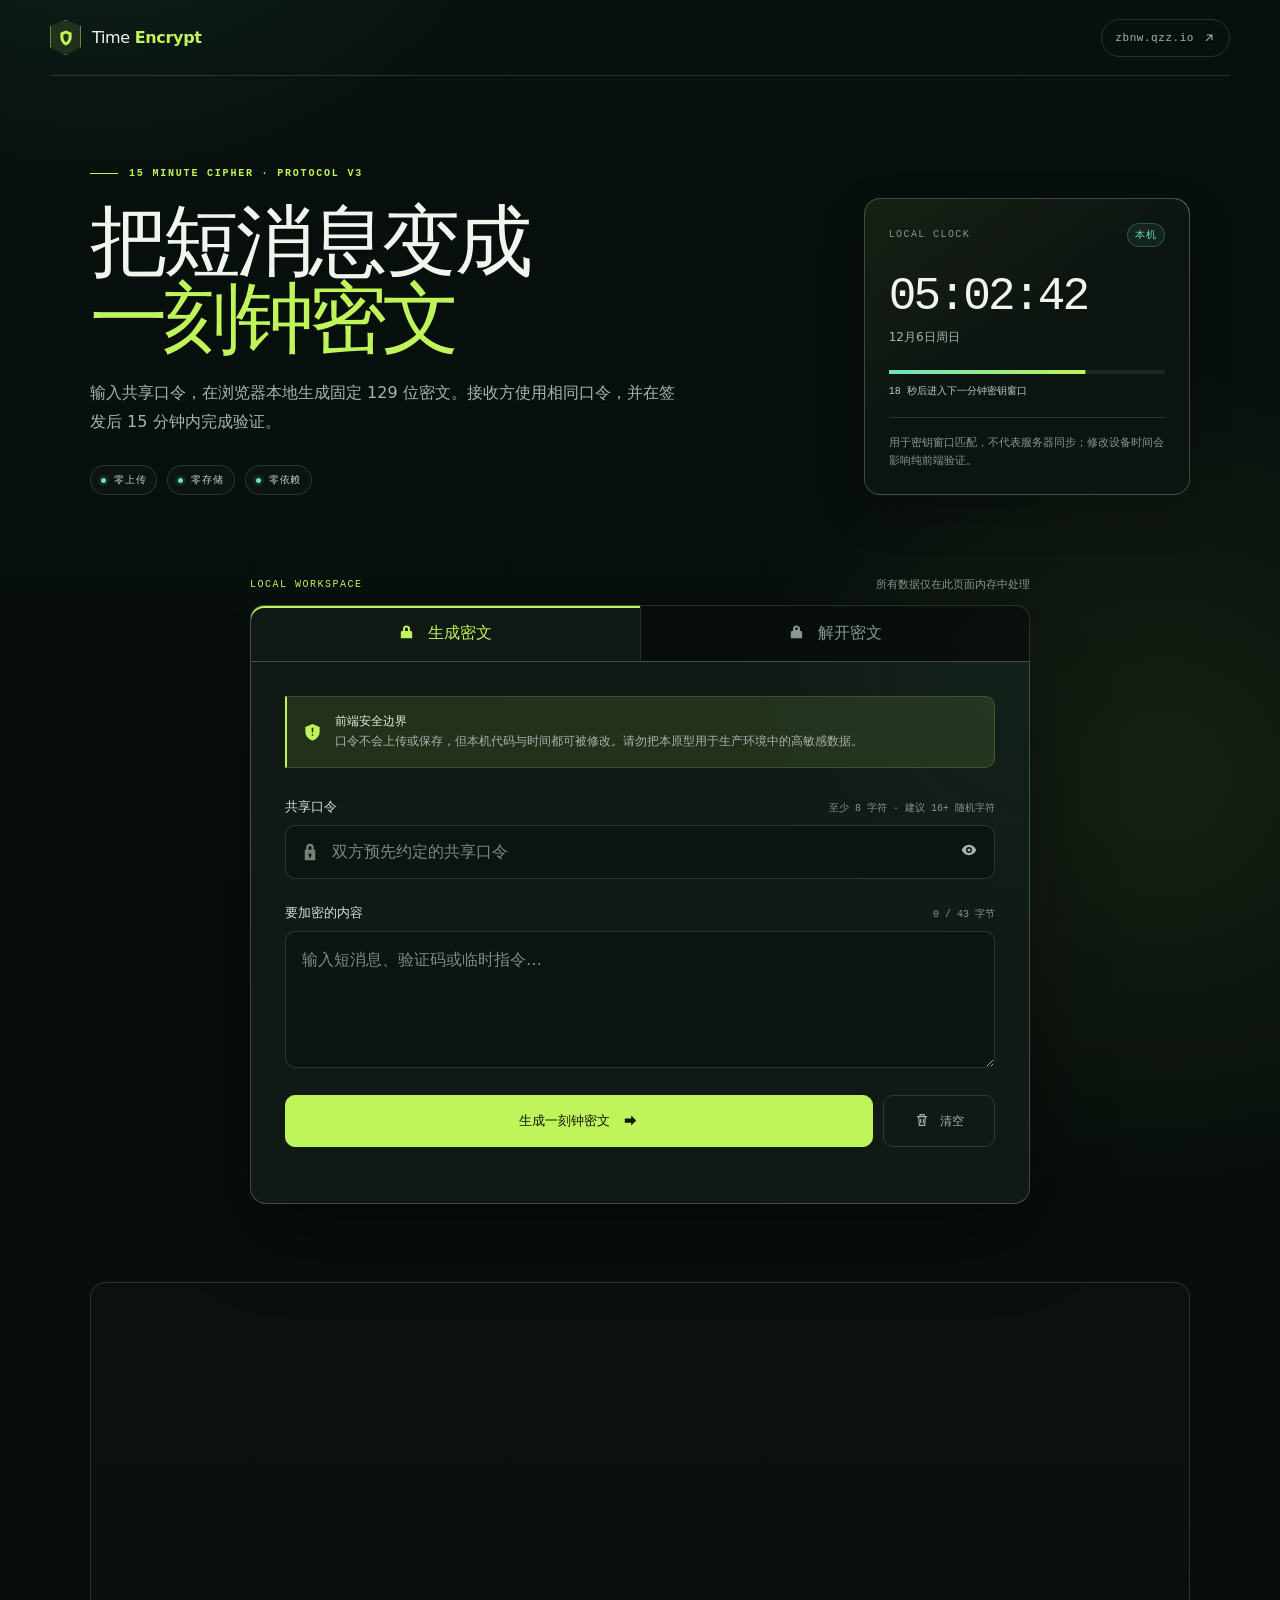
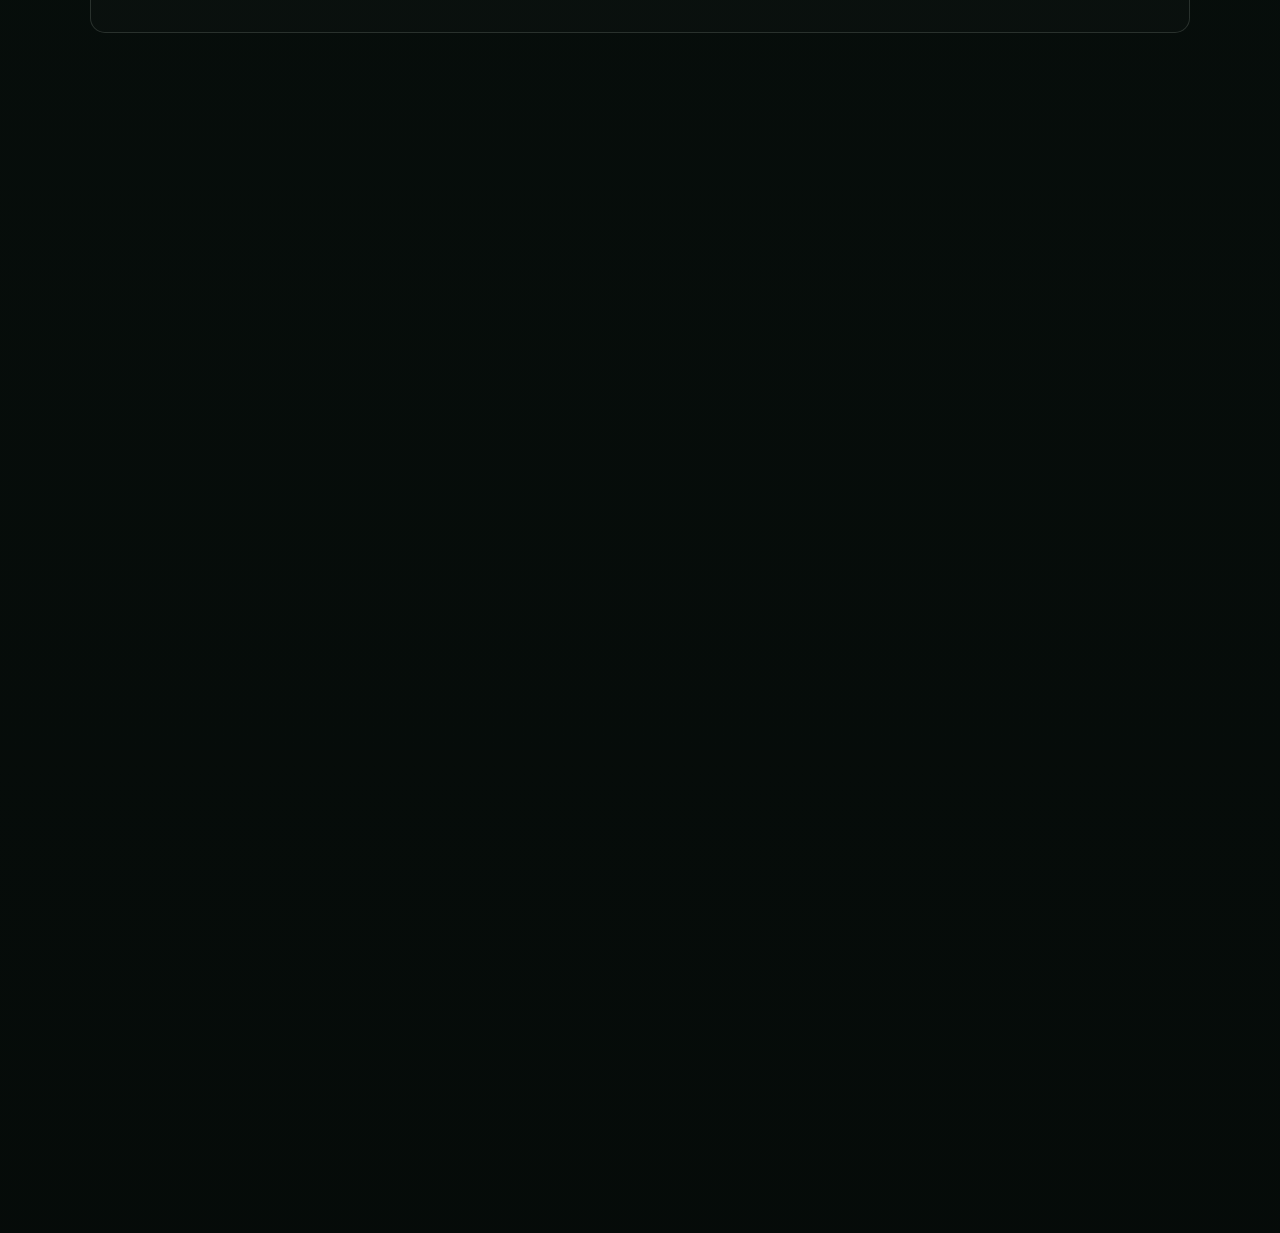
==== commit 62824c04: "Block injected third-party scripts" ====
--- a/timenc/index.html
+++ b/timenc/index.html
@@ -8,13 +8,15 @@
   <meta name="description" content="Time Encrypt 是一个无服务端存储的一刻钟临时密文前端原型。固定 129 位密文，15 分钟本机时间验证。">
   <meta name="robots" content="index,follow">
   <meta name="referrer" content="no-referrer">
+  <!-- 阻止托管/CDN 注入的第三方脚本与遥测请求；项目资源全部来自当前目录。 -->
+  <meta http-equiv="Content-Security-Policy" content="default-src 'self'; script-src 'self'; style-src 'self'; img-src 'self' data:; font-src 'self'; connect-src 'none'; media-src 'none'; object-src 'none'; frame-src 'none'; worker-src 'none'; base-uri 'none'; form-action 'none'">
   <link rel="canonical" href="https://zbnw.qzz.io/projects/timenc/">
   <meta property="og:title" content="Time Encrypt · 一刻钟临时密文">
   <meta property="og:description" content="固定 129 位、15 分钟验证、所有计算仅在浏览器本地完成。">
   <meta property="og:type" content="website">
   <meta property="og:url" content="https://zbnw.qzz.io/projects/timenc/">
   <title>Time Encrypt · 一刻钟临时密文</title>
-  <link rel="stylesheet" href="styles.css?v=3.0.0">
+  <link rel="stylesheet" href="styles.css?v=3.0.1">
 </head>
 <body id="top">
   <a class="skip-link" href="#cipherForm">跳到加密工具</a>
@@ -190,8 +192,8 @@
     </section>
   </main>
 
-  <script src="crypto-core.mjs?v=3.0.0"></script>
-  <script src="app.js?v=3.0.0"></script>
+  <script src="crypto-core.mjs?v=3.0.1"></script>
+  <script src="app.js?v=3.0.1"></script>
 </body>
 </html>
 
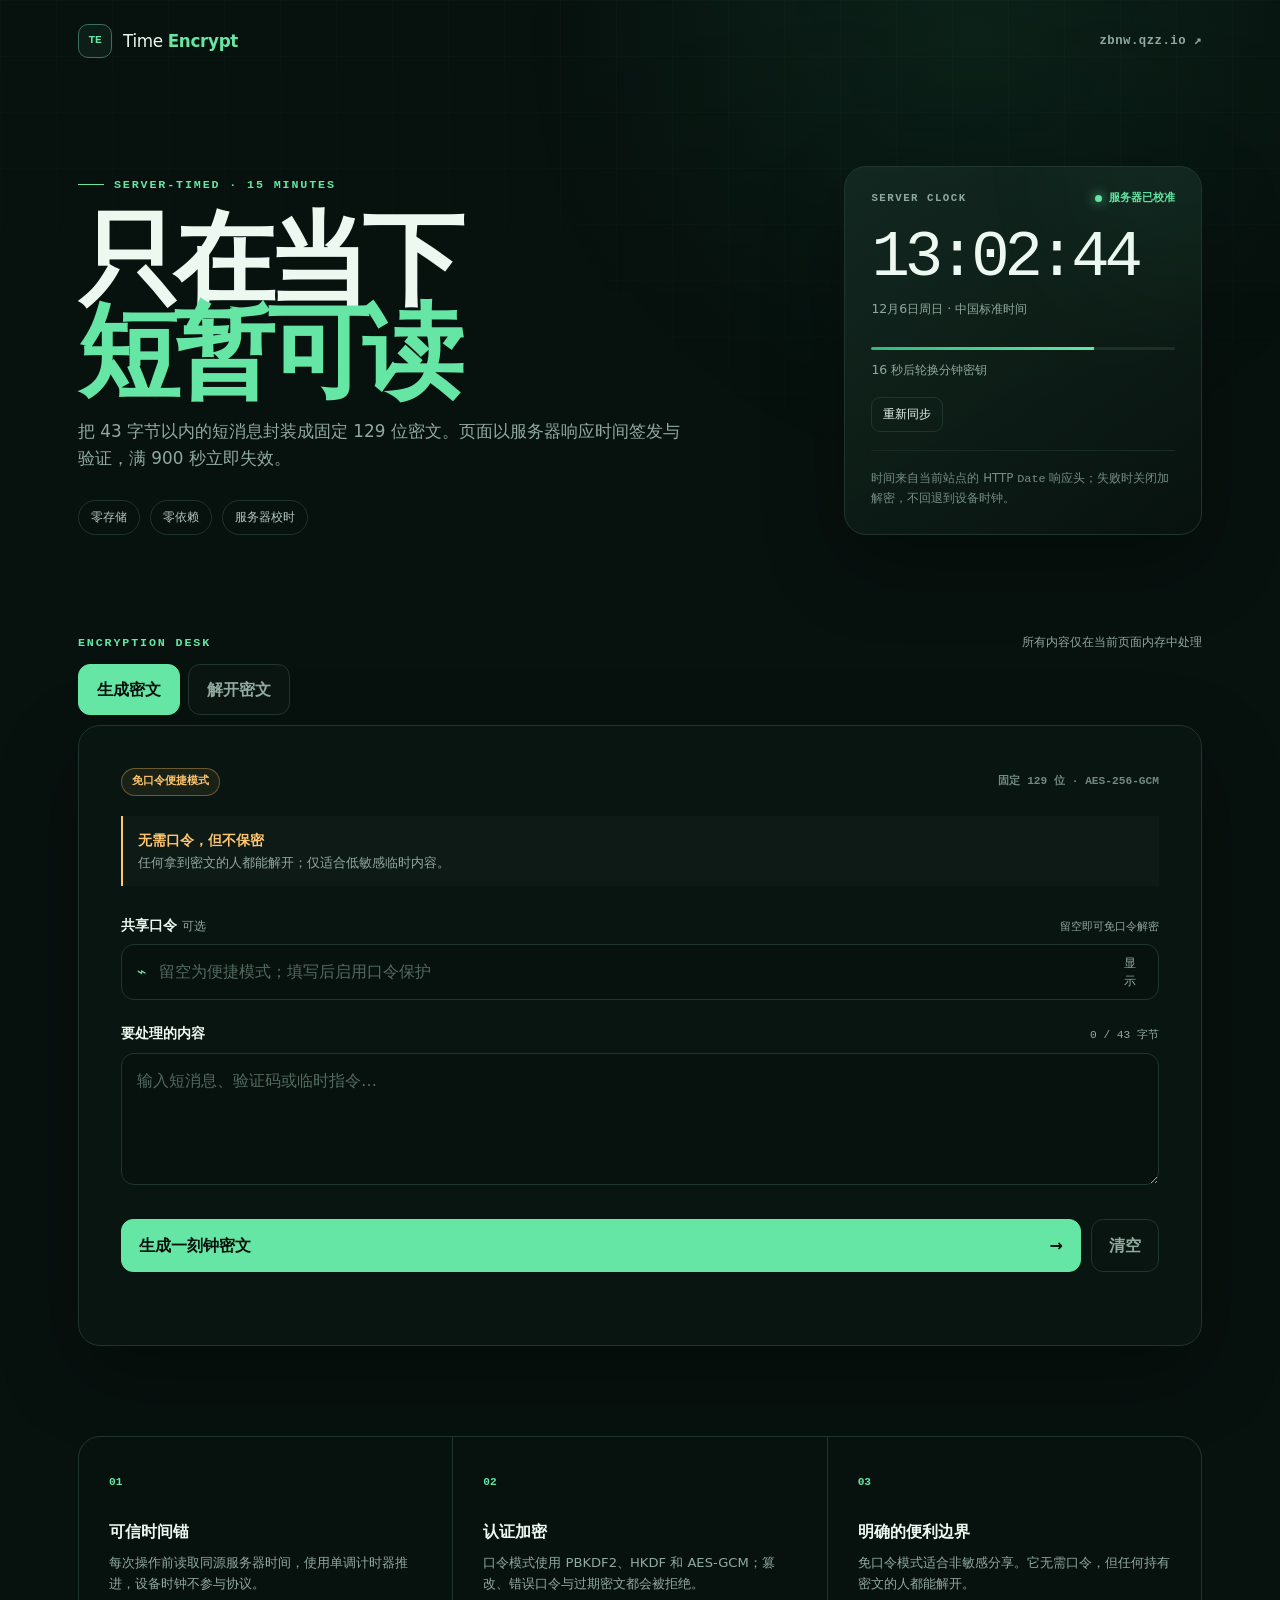
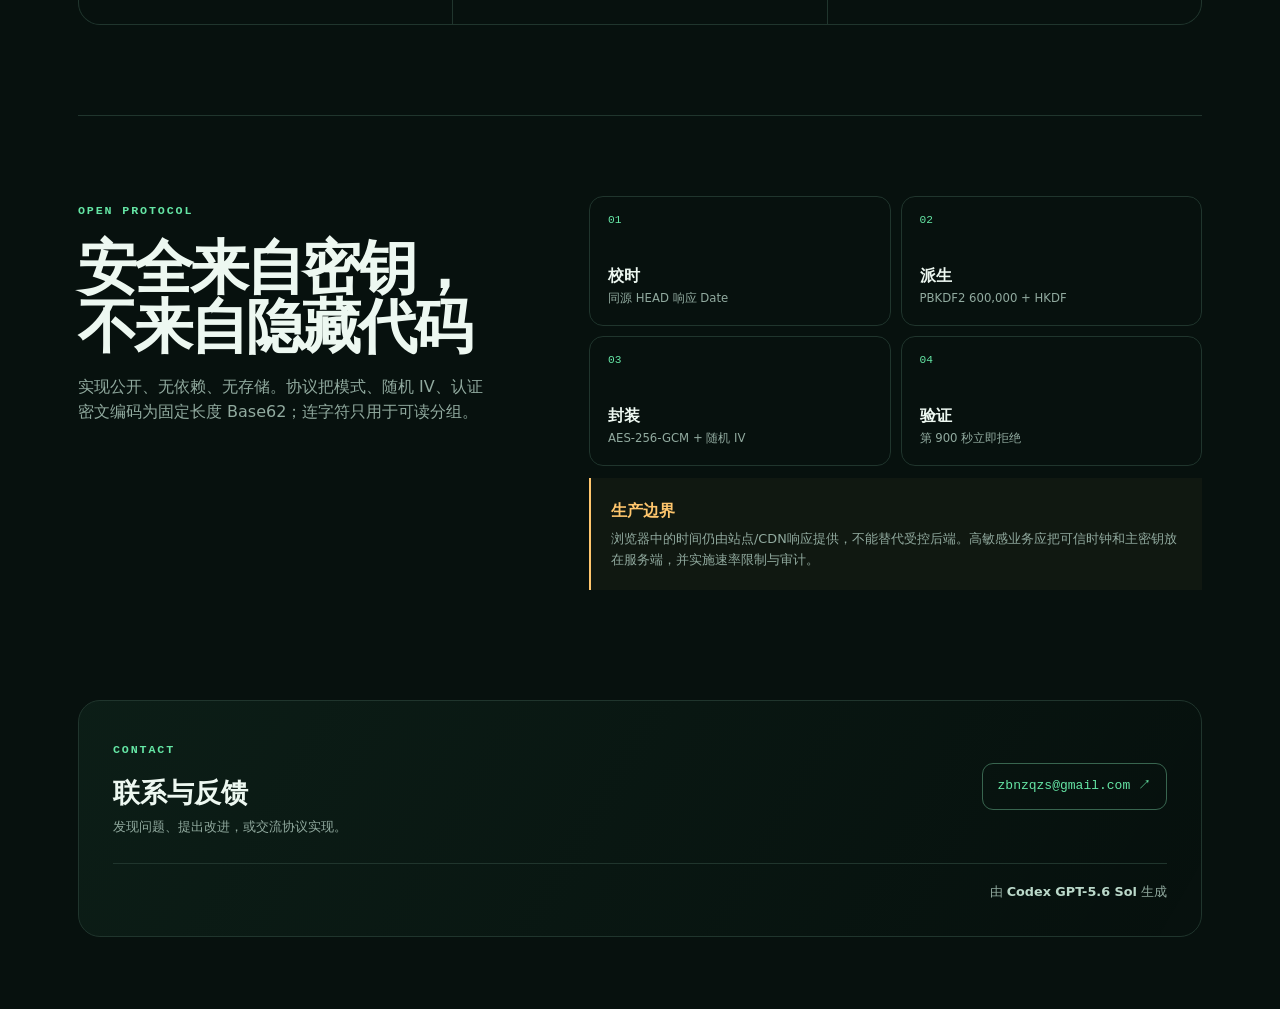
==== commit 5df846c1: "Upgrade Time Encrypt with server time and optional password" ====
--- a/timenc/index.html
+++ b/timenc/index.html
@@ -4,196 +4,135 @@
   <meta charset="UTF-8">
   <meta name="viewport" content="width=device-width, initial-scale=1.0">
   <meta name="color-scheme" content="dark">
-  <meta name="theme-color" content="#08100d">
-  <meta name="description" content="Time Encrypt 是一个无服务端存储的一刻钟临时密文前端原型。固定 129 位密文，15 分钟本机时间验证。">
+  <meta name="theme-color" content="#07110e">
+  <meta name="description" content="Time Encrypt：服务器校时、固定 129 位、一刻钟有效的临时密文工具。支持口令保护和免口令便捷模式。">
   <meta name="robots" content="index,follow">
   <meta name="referrer" content="no-referrer">
-  <!-- 阻止托管/CDN 注入的第三方脚本与遥测请求；项目资源全部来自当前目录。 -->
-  <meta http-equiv="Content-Security-Policy" content="default-src 'self'; script-src 'self'; style-src 'self'; img-src 'self' data:; font-src 'self'; connect-src 'none'; media-src 'none'; object-src 'none'; frame-src 'none'; worker-src 'none'; base-uri 'none'; form-action 'none'">
+  <meta http-equiv="Content-Security-Policy" content="default-src 'self'; script-src 'self'; style-src 'self'; img-src 'self' data:; font-src 'self'; connect-src 'self'; media-src 'none'; object-src 'none'; frame-src 'none'; worker-src 'none'; base-uri 'none'; form-action 'none'">
   <link rel="canonical" href="https://zbnw.qzz.io/projects/timenc/">
   <meta property="og:title" content="Time Encrypt · 一刻钟临时密文">
-  <meta property="og:description" content="固定 129 位、15 分钟验证、所有计算仅在浏览器本地完成。">
+  <meta property="og:description" content="服务器校时、固定 129 位、零存储。可选择口令保护或免口令便捷模式。">
   <meta property="og:type" content="website">
   <meta property="og:url" content="https://zbnw.qzz.io/projects/timenc/">
   <title>Time Encrypt · 一刻钟临时密文</title>
-  <link rel="stylesheet" href="styles.css?v=3.0.1">
+  <link rel="stylesheet" href="styles.css?v=4.0.0">
 </head>
 <body id="top">
   <a class="skip-link" href="#cipherForm">跳到加密工具</a>
 
   <header class="topbar">
     <a class="brand" href="#top" aria-label="Time Encrypt 页面顶部">
-      <span class="brand-mark" aria-hidden="true">
-        <svg viewBox="0 0 24 24"><path d="M12 2 4.5 5v5.5c0 5 3.2 9.5 7.5 11.5 4.3-2 7.5-6.5 7.5-11.5V5L12 2Zm0 4.1 3.5 1.4v3c0 3-1.4 5.7-3.5 7.2-2.1-1.5-3.5-4.2-3.5-7.2v-3L12 6.1Z"/></svg>
-      </span>
+      <span class="brand-mark" aria-hidden="true">TE</span>
       <span>Time <b>Encrypt</b></span>
     </a>
     <a class="site-link" href="https://zbnw.qzz.io" target="_blank" rel="noopener noreferrer">
-      zbnw.qzz.io
-      <svg viewBox="0 0 24 24" aria-hidden="true"><path d="M7 17 17 7M8 7h9v9"/></svg>
+      zbnw.qzz.io <span aria-hidden="true">↗</span>
     </a>
   </header>
 
   <main>
     <section class="hero" aria-labelledby="heroTitle">
       <div class="hero-copy">
-        <div class="eyebrow"><span aria-hidden="true"></span>15 MINUTE CIPHER · PROTOCOL V3</div>
-        <h1 id="heroTitle">把短消息变成<br><em>一刻钟密文</em></h1>
-        <p>输入共享口令，在浏览器本地生成固定 129 位密文。接收方使用相同口令，并在签发后 15 分钟内完成验证。</p>
-        <ul class="trust-list" aria-label="产品特点">
-          <li><i aria-hidden="true"></i>零上传</li>
-          <li><i aria-hidden="true"></i>零存储</li>
-          <li><i aria-hidden="true"></i>零依赖</li>
+        <p class="eyebrow"><span aria-hidden="true"></span> SERVER-TIMED · 15 MINUTES</p>
+        <h1 id="heroTitle">只在当下<br><em>短暂可读</em></h1>
+        <p class="hero-intro">把 43 字节以内的短消息封装成固定 129 位密文。页面以服务器响应时间签发与验证，满 900 秒立即失效。</p>
+        <ul class="trust-list" aria-label="产品特性">
+          <li>零存储</li><li>零依赖</li><li>服务器校时</li>
         </ul>
       </div>
 
-      <aside class="clock-card" aria-label="本机时间窗口">
+      <aside class="clock-card" aria-label="服务器时间窗口">
         <div class="clock-head">
-          <span>LOCAL CLOCK</span>
-          <span class="local-badge">本机</span>
+          <span>SERVER CLOCK</span>
+          <span class="time-state" id="timeStatus" data-state="pending">同步中</span>
         </div>
         <strong id="currentTime">--:--:--</strong>
-        <span class="current-date" id="currentDate">正在读取时间</span>
+        <span class="current-date" id="currentDate">等待服务器校时</span>
         <div class="time-progress" aria-hidden="true"><i id="minuteProgress"></i></div>
-        <span class="window-label" id="windowLabel">正在计算分钟窗口</span>
-        <p>用于密钥窗口匹配，不代表服务器同步；修改设备时间会影响纯前端验证。</p>
+        <span class="window-label" id="windowLabel">校时成功后才能生成或验证密文</span>
+        <button class="sync-button" id="syncButton" type="button">重新同步</button>
+        <p>时间来自当前站点的 HTTP <code>Date</code> 响应头；失败时关闭加解密，不回退到设备时钟。</p>
       </aside>
     </section>
 
     <section class="workspace" aria-labelledby="toolTitle">
-      <div class="section-kicker"><span>LOCAL WORKSPACE</span><b>所有数据仅在此页面内存中处理</b></div>
+      <div class="section-kicker"><span>ENCRYPTION DESK</span><b>所有内容仅在当前页面内存中处理</b></div>
       <h2 class="visually-hidden" id="toolTitle">加密与解密工具</h2>
-
       <div class="tabs" role="tablist" aria-label="选择操作模式">
-        <button class="tab active" id="encryptTab" type="button" role="tab" aria-selected="true" aria-controls="cipherPanel" tabindex="0" data-mode="encrypt">
-          <svg viewBox="0 0 24 24" aria-hidden="true"><path d="M7 10V7a5 5 0 0 1 10 0v3h1a2 2 0 0 1 2 2v8H4v-8a2 2 0 0 1 2-2h1Zm3 0h4V7a2 2 0 1 0-4 0v3Z"/></svg>
-          生成密文
-        </button>
-        <button class="tab" id="decryptTab" type="button" role="tab" aria-selected="false" aria-controls="cipherPanel" tabindex="-1" data-mode="decrypt">
-          <svg viewBox="0 0 24 24" aria-hidden="true"><path d="M17 8h-7V7a2 2 0 1 1 3.7 1h3.2A5 5 0 1 0 7 7v3H6a2 2 0 0 0-2 2v8h16v-8a2 2 0 0 0-2-2h-1V8Z"/></svg>
-          解开密文
-        </button>
+        <button class="tab active" id="encryptTab" type="button" role="tab" aria-selected="true" aria-controls="cipherPanel" tabindex="0" data-mode="encrypt">生成密文</button>
+        <button class="tab" id="decryptTab" type="button" role="tab" aria-selected="false" aria-controls="cipherPanel" tabindex="-1" data-mode="decrypt">解开密文</button>
       </div>
 
       <div class="panel" id="cipherPanel" role="tabpanel" aria-labelledby="encryptTab" aria-busy="false">
-        <div class="notice" id="securityNotice">
-          <svg viewBox="0 0 24 24" aria-hidden="true"><path d="M12 2 3 6v6c0 5 3.8 9.7 9 11 5.2-1.3 9-6 9-11V6l-9-4Zm1 15h-2v-2h2v2Zm0-4h-2V7h2v6Z"/></svg>
-          <p><strong>前端安全边界</strong><br>口令不会上传或保存，但本机代码与时间都可被修改。请勿把本原型用于生产环境中的高敏感数据。</p>
+        <div class="panel-topline">
+          <span class="mode-badge convenience" id="modeBadge">免口令便捷模式</span>
+          <span>固定 129 位 · AES-256-GCM</span>
+        </div>
+        <div class="mode-notice warning" id="modeNotice">
+          <strong>无需口令，但不保密</strong><span>任何拿到密文的人都能解开；仅适合低敏感临时内容。</span>
         </div>
 
         <form id="cipherForm" autocomplete="off" novalidate>
           <div class="field-head">
-            <label class="field-label" for="secretInput">共享口令</label>
-            <span id="secretMeta">至少 8 字符 · 建议 16+ 随机字符</span>
+            <label for="secretInput">共享口令 <small>可选</small></label>
+            <span id="secretMeta">留空即可免口令解密</span>
           </div>
           <div class="input-shell">
-            <svg viewBox="0 0 24 24" aria-hidden="true"><path d="M12 1a5 5 0 0 0-5 5v3H5v14h14V9h-2V6a5 5 0 0 0-5-5Zm-2 5a2 2 0 1 1 4 0v3h-4V6Zm3 11.7V20h-2v-2.3a2 2 0 1 1 2 0Z"/></svg>
-            <input id="secretInput" type="password" autocomplete="off" autocapitalize="none" spellcheck="false" placeholder="双方预先约定的共享口令" minlength="8" maxlength="256" aria-describedby="secretMeta" required>
-            <button class="icon-button" id="toggleSecret" type="button" aria-label="显示口令" aria-pressed="false">
-              <svg viewBox="0 0 24 24" aria-hidden="true"><path d="M12 5c5.5 0 9.5 5.5 9.5 7s-4 7-9.5 7S2.5 13.5 2.5 12 6.5 5 12 5Zm0 3a4 4 0 1 0 0 8 4 4 0 0 0 0-8Zm0 2a2 2 0 1 1 0 4 2 2 0 0 1 0-4Z"/></svg>
-            </button>
+            <span aria-hidden="true">⌁</span>
+            <input id="secretInput" type="password" autocomplete="new-password" autocapitalize="none" spellcheck="false" maxlength="256" placeholder="留空为便捷模式；填写后启用口令保护" aria-describedby="secretMeta">
+            <button class="icon-button" id="toggleSecret" type="button" aria-label="显示口令" aria-pressed="false">显示</button>
           </div>
 
           <div id="encryptFields">
-            <div class="field-head">
-              <label class="field-label" for="plainInput">要加密的内容</label>
-              <span id="byteCount">0 / 43 字节</span>
-            </div>
+            <div class="field-head"><label for="plainInput">要处理的内容</label><span id="byteCount">0 / 43 字节</span></div>
             <textarea id="plainInput" rows="4" placeholder="输入短消息、验证码或临时指令…" aria-describedby="byteCount" aria-invalid="false"></textarea>
           </div>
 
           <div id="decryptFields" hidden>
-            <div class="field-head">
-              <label class="field-label" for="tokenInput">收到的密文</label>
-              <span id="tokenCount">0 / 104 字符</span>
-            </div>
-            <textarea id="tokenInput" class="token-input" rows="5" spellcheck="false" autocapitalize="none" autocorrect="off" inputmode="text" maxlength="160" placeholder="粘贴 26 组 × 4 位的完整密文…" aria-describedby="tokenCount" aria-invalid="false"></textarea>
+            <div class="field-head"><label for="tokenInput">收到的密文</label><span id="tokenCount">0 / 104 字符</span></div>
+            <textarea id="tokenInput" class="token-input" rows="5" spellcheck="false" autocapitalize="none" autocorrect="off" maxlength="160" placeholder="粘贴 26 组 × 4 位的完整密文…" aria-describedby="tokenCount" aria-invalid="false"></textarea>
           </div>
 
           <div class="action-row">
-            <button class="primary-button" id="submitButton" type="submit">
-              <span id="buttonText">生成一刻钟密文</span>
-              <svg viewBox="0 0 24 24" aria-hidden="true"><path d="m13 5 7 7-7 7v-4H4v-6h9V5Z"/></svg>
-            </button>
-            <button class="clear-button" id="clearButton" type="button">
-              <svg viewBox="0 0 24 24" aria-hidden="true"><path d="M5 7h14M9 7V4h6v3m-8 0 1 13h8l1-13M10 11v5m4-5v5"/></svg>
-              清空
-            </button>
+            <button class="primary-button" id="submitButton" type="submit" disabled><span id="buttonText">生成一刻钟密文</span><span aria-hidden="true">→</span></button>
+            <button class="clear-button" id="clearButton" type="button">清空</button>
           </div>
           <p class="error" id="errorMessage" role="alert" aria-live="assertive"></p>
           <p class="visually-hidden" id="statusMessage" role="status" aria-live="polite"></p>
         </form>
 
         <div class="result" id="resultBox" role="status" aria-live="polite" tabindex="-1" hidden>
-          <div class="result-head">
-            <span><i aria-hidden="true"></i><b id="resultTitle">密文已生成</b></span>
-            <span id="expiryBadge">15:00 后停止验证</span>
-          </div>
+          <div class="result-head"><span><i aria-hidden="true"></i><b id="resultTitle">密文已生成</b></span><span id="expiryBadge">15:00 后失效</span></div>
           <pre id="resultText" tabindex="0" aria-label="操作结果"></pre>
-          <div class="result-meta">
-            <span id="issuedAtTime">签发 --:--:--</span>
-            <span id="protocolBadge">协议 v3</span>
-          </div>
-          <button class="copy-button" id="copyButton" type="button">
-            <svg viewBox="0 0 24 24" aria-hidden="true"><path d="M8 7V3h13v14h-4v4H3V7h5Zm2 0h7v8h2V5h-9v2Zm-5 2v10h10V9H5Z"/></svg>
-            <span id="copyButtonText">复制结果</span>
-          </button>
+          <div class="result-meta"><span id="issuedAtTime">签发 --:--:--</span><span id="protocolBadge">协议 v4</span><span id="resultMode" class="protected">口令保护</span></div>
+          <button class="copy-button" id="copyButton" type="button"><span id="copyButtonText">复制结果</span></button>
         </div>
       </div>
     </section>
 
-    <section class="features" aria-labelledby="featuresTitle">
-      <h2 class="visually-hidden" id="featuresTitle">核心特点</h2>
-      <article><span>01</span><div><h3>每条密文独立派生</h3><p>随机 IV 参与口令派生，降低同一口令跨密文复用带来的批量猜测风险。</p></div></article>
-      <article><span>02</span><div><h3>固定 129 位外观</h3><p>26 组、每组 4 位；正文只使用大小写字母和数字，便于复制传递。</p></div></article>
-      <article><span>03</span><div><h3>认证后再判断时间</h3><p>签发时间受 AES-GCM 保护，达到 900 秒后当前客户端停止验证。</p></div></article>
+    <section class="feature-grid" aria-label="核心能力">
+      <article><span>01</span><h3>可信时间锚</h3><p>每次操作前读取同源服务器时间，使用单调计时器推进，设备时钟不参与协议。</p></article>
+      <article><span>02</span><h3>认证加密</h3><p>口令模式使用 PBKDF2、HKDF 和 AES-GCM；篡改、错误口令与过期密文都会被拒绝。</p></article>
+      <article><span>03</span><h3>明确的便利边界</h3><p>免口令模式适合非敏感分享。它无需口令，但任何持有密文的人都能解开。</p></article>
     </section>
 
-    <section class="project-notes" id="algorithm-notes" aria-labelledby="notesTitle">
-      <div class="notes-heading">
-        <span>OPEN PROTOCOL</span>
-        <h2 id="notesTitle">算法与边界</h2>
-        <p>实现完全公开，页面不依赖“隐藏算法”获得安全性。下面是当前 v3 协议的核心过程与使用边界。</p>
-      </div>
-
-      <div class="note-content">
-        <span class="note-index">HOW IT WORKS / V3</span>
-        <h3>公开算法，保密口令</h3>
-        <p>共享口令先通过 PBKDF2-SHA256 派生主密钥，再由 HKDF-SHA256 隔离为分钟密钥。随机 IV、协议版本和固定域参与派生或认证；签发时间与明文共同接受 AES-256-GCM 保护。</p>
-
-        <ol class="note-steps">
-          <li><b>派生</b><span>PBKDF2 迭代 600,000 次，并使用每条密文的随机 IV 构成独立盐。</span></li>
-          <li><b>隔离</b><span>Unix 分钟编号经 HKDF 派生对应窗口的 AES-256 密钥。</span></li>
-          <li><b>封装</b><span>签发时间、明文与随机填充组成固定 48 字节数据帧，隐藏明文长度。</span></li>
-          <li><b>验证</b><span>AES-GCM 认证通过后检查签发时间；第 900 秒立即拒绝。</span></li>
-        </ol>
-
-        <div class="boundary-note">
-          <span>IMPORTANT</span>
-          <p>“一刻钟有效”是验证规则，不是远程销毁。接收方可以保存已解密内容，用户也可修改本机时间。生产系统应把主密钥和可信时间放到后端。</p>
-        </div>
-
-        <div class="developer-note">
-          <span>FOR DEVELOPERS</span>
-          <p>你可以 Fork 并修改品牌、有效期、数据帧或界面。协议参数集中在 <code>crypto-core.mjs</code> 顶部；任何派生或帧格式改动都应增加版本号、替换版本域并补齐边界测试。完整方法见 README。</p>
-        </div>
+    <section class="protocol" aria-labelledby="protocolTitle">
+      <div class="protocol-heading"><span>OPEN PROTOCOL</span><h2 id="protocolTitle">安全来自密钥，不来自隐藏代码</h2><p>实现公开、无依赖、无存储。协议把模式、随机 IV、认证密文编码为固定长度 Base62；连字符只用于可读分组。</p></div>
+      <div class="protocol-body">
+        <div class="flow"><div><b>01</b><strong>校时</strong><span>同源 HEAD 响应 Date</span></div><div><b>02</b><strong>派生</strong><span>PBKDF2 600,000 + HKDF</span></div><div><b>03</b><strong>封装</strong><span>AES-256-GCM + 随机 IV</span></div><div><b>04</b><strong>验证</strong><span>第 900 秒立即拒绝</span></div></div>
+        <aside><strong>生产边界</strong><p>浏览器中的时间仍由站点/CDN响应提供，不能替代受控后端。高敏感业务应把可信时钟和主密钥放在服务端，并实施速率限制与审计。</p></aside>
       </div>
     </section>
 
-    <section class="author-message" aria-labelledby="authorMessageTitle">
-      <div class="author-label">
-        <span>AUTHOR MESSAGE</span>
-        <h2 id="authorMessageTitle">作者留言</h2>
-      </div>
-      <div class="author-copy">
-        <blockquote>“在这里填写你想对使用者说的话。”</blockquote>
-        <p class="author-signature">— 在这里填写作者署名</p>
-      </div>
+    <section class="contact" aria-labelledby="contactTitle">
+      <div><span>CONTACT</span><h2 id="contactTitle">联系与反馈</h2><p>发现问题、提出改进，或交流协议实现。</p></div>
+      <a href="mailto:zbnzqzs@gmail.com">zbnzqzs@gmail.com <span aria-hidden="true">↗</span></a>
+      <p class="generation-credit">由 <strong>Codex GPT-5.6 Sol</strong> 生成</p>
     </section>
   </main>
 
-  <script src="crypto-core.mjs?v=3.0.1"></script>
-  <script src="app.js?v=3.0.1"></script>
+  <script src="crypto-core.mjs?v=4.0.0"></script>
+  <script src="app.js?v=4.0.0"></script>
 </body>
 </html>
 
--- a/timenc/styles.css
+++ b/timenc/styles.css
@@ -1,1110 +1,180 @@
 :root {
   color-scheme: dark;
-  --bg: #08100d;
-  --bg-deep: #050a08;
-  --panel: #101914;
-  --panel-raised: #142019;
-  --panel-soft: #0c1410;
-  --ink: #f1f5ee;
-  --muted: #a9b3ac;
-  --subtle: #89958e;
-  --line: rgba(229, 243, 232, .14);
-  --line-strong: rgba(229, 243, 232, .24);
-  --acid: #bff45a;
-  --acid-bright: #d2ff79;
-  --acid-soft: rgba(191, 244, 90, .11);
-  --mint: #6ce2bd;
-  --danger: #ff9182;
-  --danger-soft: rgba(255, 145, 130, .1);
-  --shadow: 0 28px 80px rgba(0, 0, 0, .34);
-  font-family: Inter, ui-sans-serif, system-ui, -apple-system, BlinkMacSystemFont,
-    "Segoe UI", "Microsoft YaHei", "PingFang SC", sans-serif;
-  font-synthesis: none;
+  --bg: #07110e;
+  --panel: #0c1814;
+  --panel-2: #101f1a;
+  --line: #20352d;
+  --line-soft: #172b24;
+  --text: #edf8f1;
+  --muted: #91aa9f;
+  --green: #65e6a5;
+  --green-2: #2dbb7b;
+  --amber: #ffc66d;
+  --red: #ff7f7f;
+  --radius: 22px;
+  --shadow: 0 28px 80px rgb(0 0 0 / 28%);
+  font-family: Inter, ui-sans-serif, system-ui, -apple-system, BlinkMacSystemFont, "Segoe UI", sans-serif;
 }
 
 * { box-sizing: border-box; }
+html { scroll-behavior: smooth; }
+body { margin: 0; min-width: 300px; background: var(--bg); color: var(--text); line-height: 1.6; }
+body::before {
+  content: ""; position: fixed; inset: 0; pointer-events: none; z-index: -1;
+  background: radial-gradient(circle at 76% 5%, rgb(54 190 128 / 10%), transparent 28rem),
+              linear-gradient(rgb(255 255 255 / 1.6%) 1px, transparent 1px),
+              linear-gradient(90deg, rgb(255 255 255 / 1.6%) 1px, transparent 1px);
+  background-size: auto, 56px 56px, 56px 56px;
+  mask-image: linear-gradient(to bottom, #000, transparent 65%);
+}
+a { color: inherit; }
+button, input, textarea { font: inherit; }
+button { color: inherit; }
+[hidden] { display: none !important; }
+code, pre { font-family: "SFMono-Regular", Consolas, "Liberation Mono", monospace; }
 
-html {
-  min-height: 100%;
-  background: var(--bg);
-  scroll-behavior: smooth;
+.visually-hidden, .skip-link:not(:focus) {
+  position: absolute; width: 1px; height: 1px; padding: 0; margin: -1px;
+  overflow: hidden; clip: rect(0, 0, 0, 0); white-space: nowrap; border: 0;
 }
+.skip-link:focus { position: fixed; z-index: 30; left: 1rem; top: 1rem; padding: .7rem 1rem; background: var(--green); color: #03110a; border-radius: 10px; }
 
-body {
-  margin: 0;
-  min-width: 320px;
-  min-height: 100vh;
-  min-height: 100svh;
-  color: var(--ink);
-  background:
-    radial-gradient(circle at 8% -8%, rgba(108, 226, 189, .12), transparent 30rem),
-    radial-gradient(circle at 91% 22%, rgba(191, 244, 90, .08), transparent 27rem),
-    linear-gradient(180deg, var(--bg) 0%, var(--bg-deep) 100%);
-  overflow-x: hidden;
-  -webkit-font-smoothing: antialiased;
-  text-rendering: optimizeLegibility;
+.topbar { max-width: 1180px; margin: 0 auto; padding: 24px 28px; display: flex; align-items: center; justify-content: space-between; }
+.brand { display: flex; align-items: center; gap: 11px; text-decoration: none; font-size: 1.05rem; letter-spacing: -.02em; }
+.brand-mark { width: 34px; height: 34px; border: 1px solid #3b715a; display: grid; place-items: center; border-radius: 10px; color: var(--green); font: 700 .7rem/1 monospace; background: rgb(101 230 165 / 6%); }
+.brand b { color: var(--green); }
+.site-link { display: flex; gap: 8px; align-items: center; color: var(--muted); text-decoration: none; font: 600 .77rem/1 monospace; letter-spacing: .04em; }
+.site-link:hover { color: var(--green); }
+
+main { max-width: 1180px; margin: 0 auto; padding: 30px 28px 72px; }
+.hero { min-height: 500px; display: grid; grid-template-columns: minmax(0, 1.3fr) minmax(300px, .7fr); align-items: center; gap: 8vw; padding: 54px 0 80px; }
+.eyebrow, .section-kicker span, .protocol-heading > span, .contact > div > span { color: var(--green); font: 700 .73rem/1.2 monospace; letter-spacing: .16em; text-transform: uppercase; }
+.eyebrow { display: flex; align-items: center; gap: 10px; }
+.eyebrow span { width: 26px; height: 1px; background: var(--green); }
+h1 { margin: 22px 0 20px; font-size: clamp(3.4rem, 8vw, 6.8rem); line-height: .9; letter-spacing: -.072em; font-weight: 650; }
+h1 em { color: var(--green); font-style: normal; }
+.hero-intro { max-width: 610px; color: var(--muted); font-size: 1.05rem; }
+.trust-list { list-style: none; display: flex; gap: 10px; padding: 0; margin: 28px 0 0; flex-wrap: wrap; }
+.trust-list li { border: 1px solid var(--line); border-radius: 999px; padding: 7px 12px; color: #b5c8c0; font-size: .76rem; }
+
+.clock-card { position: relative; overflow: hidden; padding: 26px; border: 1px solid var(--line); border-radius: var(--radius); background: linear-gradient(145deg, rgb(20 42 34 / 92%), rgb(8 19 15 / 96%)); box-shadow: var(--shadow); }
+.clock-card::before { content: ""; position: absolute; width: 170px; height: 170px; right: -70px; top: -85px; border-radius: 50%; background: var(--green); filter: blur(80px); opacity: .09; }
+.clock-head { display: flex; justify-content: space-between; color: var(--muted); font: 700 .67rem/1 monospace; letter-spacing: .14em; }
+.time-state { display: flex; align-items: center; gap: 7px; color: var(--amber); letter-spacing: 0; }
+.time-state::before { content: ""; width: 7px; height: 7px; border-radius: 50%; background: currentColor; box-shadow: 0 0 12px currentColor; }
+.time-state[data-state="ready"] { color: var(--green); }
+.time-state[data-state="error"] { color: var(--red); }
+.clock-card > strong { display: block; margin: 22px 0 0; font: 500 clamp(2.5rem, 5vw, 4rem)/1 monospace; letter-spacing: -.08em; }
+.current-date, .window-label { display: block; color: var(--muted); font-size: .78rem; }
+.current-date { margin-top: 9px; }
+.time-progress { margin: 28px 0 10px; height: 3px; background: #1b3028; overflow: hidden; border-radius: 3px; }
+.time-progress i { display: block; width: 100%; height: 100%; background: linear-gradient(90deg, var(--green-2), var(--green)); transform: scaleX(0); transform-origin: left; }
+.sync-button { margin-top: 17px; border: 1px solid var(--line); background: transparent; border-radius: 9px; padding: 7px 11px; font-size: .75rem; cursor: pointer; }
+.sync-button:hover { border-color: var(--green-2); color: var(--green); }
+.clock-card p { margin: 18px 0 0; padding-top: 18px; border-top: 1px solid var(--line-soft); color: #748d82; font-size: .74rem; }
+
+.workspace { margin-top: 18px; }
+.section-kicker { display: flex; align-items: center; justify-content: space-between; margin-bottom: 12px; }
+.section-kicker b { color: var(--muted); font-size: .73rem; font-weight: 500; }
+.tabs { display: flex; gap: 8px; margin-bottom: 10px; }
+.tab { border: 1px solid var(--line); background: #0a1511; border-radius: 12px; padding: 12px 18px; color: var(--muted); cursor: pointer; font-weight: 650; }
+.tab.active { color: #07110e; background: var(--green); border-color: var(--green); }
+.panel { border: 1px solid var(--line); border-radius: var(--radius); background: rgb(10 22 18 / 92%); padding: clamp(22px, 4vw, 42px); box-shadow: var(--shadow); }
+.panel-topline { display: flex; align-items: center; justify-content: space-between; gap: 16px; color: #718a7f; font: 600 .7rem/1 monospace; }
+.mode-badge { padding: 7px 10px; border-radius: 999px; border: 1px solid; }
+.mode-badge.protected { color: var(--green); border-color: rgb(101 230 165 / 35%); background: rgb(101 230 165 / 7%); }
+.mode-badge.convenience { color: var(--amber); border-color: rgb(255 198 109 / 35%); background: rgb(255 198 109 / 7%); }
+.mode-notice { margin: 20px 0 28px; border-left: 2px solid; padding: 13px 15px; display: grid; gap: 2px; background: rgb(255 255 255 / 2%); }
+.mode-notice strong { font-size: .86rem; }
+.mode-notice span { color: var(--muted); font-size: .79rem; }
+.mode-notice.warning { border-color: var(--amber); }
+.mode-notice.warning strong { color: var(--amber); }
+.mode-notice.secure { border-color: var(--green); }
+.mode-notice.secure strong { color: var(--green); }
+
+.field-head { display: flex; align-items: baseline; justify-content: space-between; gap: 14px; margin: 22px 0 8px; }
+.field-head label { font-weight: 650; font-size: .88rem; }
+.field-head label small { color: var(--muted); font-weight: 500; }
+.field-head > span { color: var(--muted); font: .7rem/1 monospace; }
+.field-head > span.is-danger { color: var(--red); }
+.field-head > span.is-ready { color: var(--green); }
+.input-shell { display: flex; align-items: center; border: 1px solid var(--line); border-radius: 13px; background: #07120e; }
+.input-shell:focus-within { border-color: #3d9c70; box-shadow: 0 0 0 3px rgb(69 198 135 / 9%); }
+.input-shell > span { padding-left: 15px; color: var(--green); }
+.input-shell input { min-width: 0; width: 100%; border: 0; outline: 0; color: var(--text); background: transparent; padding: 14px 12px; }
+.icon-button { margin-right: 7px; padding: 7px 10px; border: 0; border-radius: 8px; background: transparent; color: var(--muted); cursor: pointer; font-size: .72rem; }
+.icon-button:hover { background: var(--panel-2); color: var(--text); }
+textarea { width: 100%; resize: vertical; min-height: 112px; border: 1px solid var(--line); outline: 0; border-radius: 13px; background: #07120e; color: var(--text); padding: 14px 15px; }
+textarea:focus { border-color: #3d9c70; box-shadow: 0 0 0 3px rgb(69 198 135 / 9%); }
+.token-input { font-family: monospace; line-height: 1.8; overflow-wrap: anywhere; }
+::placeholder { color: #536a60; }
+
+.action-row { display: flex; gap: 10px; margin-top: 26px; }
+.primary-button, .clear-button, .copy-button { border-radius: 12px; padding: 13px 17px; border: 1px solid; cursor: pointer; font-weight: 700; }
+.primary-button { flex: 1; display: flex; justify-content: space-between; background: var(--green); border-color: var(--green); color: #04110b; }
+.primary-button:hover:not(:disabled) { background: #7af1b5; }
+.primary-button:disabled { opacity: .42; cursor: not-allowed; }
+.clear-button, .copy-button { background: transparent; border-color: var(--line); color: var(--muted); }
+.clear-button:hover, .copy-button:hover { border-color: #406252; color: var(--text); }
+.error { min-height: 1.5em; margin: 12px 0 0; color: var(--red); font-size: .8rem; }
+
+.result { margin-top: 26px; padding: 20px; border: 1px solid #2c684d; border-radius: 15px; background: rgb(31 105 72 / 10%); outline: 0; }
+.result-head { display: flex; justify-content: space-between; gap: 12px; align-items: center; font-size: .78rem; }
+.result-head > span:first-child { display: flex; align-items: center; gap: 8px; color: var(--green); }
+.result-head i { width: 7px; height: 7px; background: var(--green); border-radius: 50%; box-shadow: 0 0 12px var(--green); }
+#expiryBadge { color: var(--muted); font-family: monospace; }
+#expiryBadge.expired { color: var(--red); }
+.result pre { margin: 17px 0; padding: 15px; white-space: pre-wrap; overflow-wrap: anywhere; color: #d7f9e7; background: #06100c; border-radius: 10px; font-size: .82rem; }
+.result-meta { display: flex; flex-wrap: wrap; gap: 8px; color: var(--muted); font: .68rem/1 monospace; }
+.result-meta span { border: 1px solid var(--line); padding: 6px 8px; border-radius: 999px; }
+.result-meta .convenience { color: var(--amber); }
+.result-meta .protected { color: var(--green); }
+.copy-button { width: 100%; margin-top: 15px; }
+
+.feature-grid { display: grid; grid-template-columns: repeat(3, 1fr); gap: 1px; margin: 90px 0; border: 1px solid var(--line); background: var(--line); border-radius: var(--radius); overflow: hidden; }
+.feature-grid article { background: var(--bg); padding: 30px; }
+.feature-grid article > span { color: var(--green); font: 700 .7rem/1 monospace; }
+.feature-grid h3 { margin: 26px 0 8px; font-size: 1rem; }
+.feature-grid p { margin: 0; color: var(--muted); font-size: .82rem; }
+
+.protocol { border-top: 1px solid var(--line); padding: 80px 0; display: grid; grid-template-columns: .8fr 1.2fr; gap: 8vw; }
+.protocol h2 { margin: 17px 0; font-size: clamp(2rem, 4.6vw, 4rem); line-height: 1; letter-spacing: -.05em; }
+.protocol-heading p { color: var(--muted); }
+.flow { display: grid; grid-template-columns: 1fr 1fr; gap: 10px; }
+.flow div { min-height: 130px; padding: 18px; border: 1px solid var(--line); border-radius: 14px; display: flex; flex-direction: column; }
+.flow b { color: var(--green); font: .7rem/1 monospace; }
+.flow strong { margin-top: auto; }
+.flow span { color: var(--muted); font-size: .73rem; }
+.protocol aside { margin-top: 12px; padding: 20px; border-left: 2px solid var(--amber); background: rgb(255 198 109 / 4%); }
+.protocol aside strong { color: var(--amber); }
+.protocol aside p { margin: 5px 0 0; color: var(--muted); font-size: .8rem; }
+
+.contact { margin-top: 30px; padding: 34px; border: 1px solid var(--line); border-radius: var(--radius); display: grid; grid-template-columns: 1fr auto; align-items: center; gap: 22px; background: linear-gradient(120deg, rgb(101 230 165 / 6%), transparent); }
+.contact h2 { margin: 10px 0 0; font-size: 1.7rem; }
+.contact p { margin: 3px 0 0; color: var(--muted); font-size: .8rem; }
+.contact > a { padding: 12px 15px; border: 1px solid #38654f; border-radius: 11px; text-decoration: none; color: var(--green); font-family: monospace; }
+.contact > a:hover { background: rgb(101 230 165 / 7%); }
+.generation-credit { grid-column: 1 / -1; padding-top: 18px; border-top: 1px solid var(--line); text-align: right; }
+.generation-credit strong { color: #bbd9ca; }
+
+:focus-visible { outline: 2px solid var(--green); outline-offset: 3px; }
+@media (max-width: 800px) {
+  .hero, .protocol { grid-template-columns: 1fr; }
+  .hero { min-height: 0; padding-top: 35px; gap: 55px; }
+  .feature-grid { grid-template-columns: 1fr; }
+  .contact { grid-template-columns: 1fr; }
+  .generation-credit { text-align: left; }
 }
-
-button,
-input,
-textarea { font: inherit; }
-
-button { color: inherit; }
-
-button,
-a,
-input,
-textarea { -webkit-tap-highlight-color: transparent; }
-
-::selection {
-  color: #10160d;
-  background: var(--acid);
+@media (max-width: 520px) {
+  .topbar, main { padding-left: 18px; padding-right: 18px; }
+  .site-link { font-size: .66rem; }
+  h1 { font-size: clamp(3.1rem, 18vw, 4.4rem); }
+  .section-kicker b, .panel-topline > span:last-child { display: none; }
+  .tabs, .action-row { display: grid; grid-template-columns: 1fr 1fr; }
+  .contact { padding: 24px; }
+  .contact > a { overflow-wrap: anywhere; }
 }
-
-[hidden] { display: none !important; }
-
-.visually-hidden {
-  position: absolute !important;
-  width: 1px !important;
-  height: 1px !important;
-  padding: 0 !important;
-  margin: -1px !important;
-  overflow: hidden !important;
-  clip: rect(0, 0, 0, 0) !important;
-  white-space: nowrap !important;
-  border: 0 !important;
-}
-
-.skip-link {
-  position: fixed;
-  z-index: 20;
-  top: 10px;
-  left: 10px;
-  padding: 10px 14px;
-  border-radius: 8px;
-  color: #11170d;
-  background: var(--acid);
-  font-size: 13px;
-  font-weight: 750;
-  text-decoration: none;
-  transform: translateY(-160%);
-  transition: transform .16s ease;
-}
-
-.skip-link:focus { transform: translateY(0); }
-
-.topbar {
-  width: min(1180px, calc(100% - 48px));
-  height: 76px;
-  margin: 0 auto;
-  display: flex;
-  align-items: center;
-  justify-content: space-between;
-  border-bottom: 1px solid var(--line);
-}
-
-.brand {
-  display: inline-flex;
-  gap: 11px;
-  align-items: center;
-  color: var(--ink);
-  font-size: 16px;
-  letter-spacing: -.02em;
-  text-decoration: none;
-}
-
-.brand b {
-  color: var(--acid);
-  font-weight: 700;
-}
-
-.brand-mark {
-  width: 31px;
-  height: 35px;
-  display: grid;
-  place-items: center;
-  border: 1px solid rgba(191, 244, 90, .45);
-  background: var(--acid-soft);
-  clip-path: polygon(50% 0, 100% 17%, 100% 78%, 50% 100%, 0 78%, 0 17%);
-}
-
-.brand-mark svg {
-  width: 18px;
-  fill: var(--acid);
-}
-
-.site-link {
-  display: inline-flex;
-  align-items: center;
-  gap: 8px;
-  min-height: 38px;
-  padding: 8px 13px;
-  border: 1px solid var(--line);
-  border-radius: 999px;
-  color: var(--muted);
-  font: 11px ui-monospace, SFMono-Regular, Consolas, monospace;
-  letter-spacing: .05em;
-  text-decoration: none;
-  transition: color .16s ease, border-color .16s ease, background-color .16s ease;
-}
-
-.site-link svg {
-  width: 14px;
-  fill: none;
-  stroke: currentColor;
-  stroke-width: 1.8;
-}
-
-main {
-  width: min(1100px, calc(100% - 48px));
-  margin: 0 auto;
-  padding: 92px 0 94px;
-}
-
-.hero {
-  display: grid;
-  grid-template-columns: minmax(0, 1.35fr) minmax(280px, .65fr);
-  gap: clamp(48px, 8vw, 96px);
-  align-items: end;
-}
-
-.hero-copy { max-width: 690px; }
-
-.eyebrow {
-  display: flex;
-  align-items: center;
-  gap: 11px;
-  color: var(--acid);
-  font: 700 10px ui-monospace, SFMono-Regular, Consolas, monospace;
-  letter-spacing: .18em;
-}
-
-.eyebrow span {
-  width: 28px;
-  height: 1px;
-  background: currentColor;
-}
-
-h1 {
-  max-width: 780px;
-  margin: 24px 0 22px;
-  font-size: clamp(48px, 6.4vw, 78px);
-  font-weight: 590;
-  line-height: .99;
-  letter-spacing: -.065em;
-  text-wrap: balance;
-}
-
-h1 em {
-  color: var(--acid);
-  font-style: normal;
-}
-
-.hero-copy > p {
-  max-width: 590px;
-  margin: 0;
-  color: var(--muted);
-  font-size: 16px;
-  line-height: 1.8;
-}
-
-.trust-list {
-  display: flex;
-  flex-wrap: wrap;
-  gap: 10px;
-  margin: 28px 0 0;
-  padding: 0;
-  list-style: none;
-}
-
-.trust-list li {
-  display: inline-flex;
-  align-items: center;
-  gap: 8px;
-  min-height: 30px;
-  padding: 5px 10px;
-  border: 1px solid var(--line);
-  border-radius: 999px;
-  color: #c4cdc6;
-  background: rgba(255, 255, 255, .018);
-  font: 10px ui-monospace, SFMono-Regular, Consolas, monospace;
-  letter-spacing: .08em;
-}
-
-.trust-list i {
-  width: 5px;
-  height: 5px;
-  border-radius: 50%;
-  background: var(--mint);
-  box-shadow: 0 0 0 3px rgba(108, 226, 189, .1);
-}
-
-.clock-card {
-  position: relative;
-  padding: 24px;
-  border: 1px solid var(--line-strong);
-  border-radius: 16px;
-  background:
-    linear-gradient(145deg, rgba(191, 244, 90, .06), transparent 48%),
-    var(--panel-soft);
-  box-shadow: 0 18px 45px rgba(0, 0, 0, .18);
-  overflow: hidden;
-}
-
-.clock-card::after {
-  content: "";
-  position: absolute;
-  top: -1px;
-  right: -1px;
-  width: 26px;
-  height: 26px;
-  border-top: 1px solid var(--acid);
-  border-right: 1px solid var(--acid);
-  border-radius: 0 16px 0 0;
-  pointer-events: none;
-}
-
-.clock-head {
-  display: flex;
-  align-items: center;
-  justify-content: space-between;
-  color: var(--subtle);
-  font: 10px ui-monospace, SFMono-Regular, Consolas, monospace;
-  letter-spacing: .14em;
-}
-
-.local-badge {
-  padding: 4px 7px;
-  border: 1px solid rgba(108, 226, 189, .25);
-  border-radius: 999px;
-  color: var(--mint);
-  background: rgba(108, 226, 189, .07);
-  letter-spacing: .08em;
-}
-
-.clock-card > strong {
-  display: block;
-  margin-top: 24px;
-  color: var(--ink);
-  font: 500 clamp(34px, 4vw, 46px) ui-monospace, SFMono-Regular, Consolas, monospace;
-  letter-spacing: -.06em;
-}
-
-.current-date {
-  display: block;
-  margin-top: 6px;
-  color: var(--muted);
-  font-size: 12px;
-}
-
-.time-progress {
-  height: 4px;
-  margin-top: 24px;
-  background: rgba(255, 255, 255, .08);
-  overflow: hidden;
-}
-
-.time-progress i {
-  display: block;
-  width: 100%;
-  height: 100%;
-  background: linear-gradient(90deg, var(--mint), var(--acid));
-  transform: scaleX(0);
-  transform-origin: left center;
-  transition: transform .25s linear;
-}
-
-.window-label {
-  display: block;
-  margin-top: 10px;
-  color: #c1cac3;
-  font: 10px/1.5 ui-monospace, SFMono-Regular, Consolas, monospace;
-}
-
-.clock-card > p {
-  margin: 18px 0 0;
-  padding-top: 16px;
-  border-top: 1px solid var(--line);
-  color: var(--subtle);
-  font-size: 11px;
-  line-height: 1.65;
-}
-
-.workspace {
-  max-width: 780px;
-  margin: 82px auto 0;
-}
-
-.section-kicker {
-  display: flex;
-  align-items: center;
-  justify-content: space-between;
-  gap: 20px;
-  margin-bottom: 13px;
-}
-
-.section-kicker span {
-  color: var(--acid);
-  font: 10px ui-monospace, SFMono-Regular, Consolas, monospace;
-  letter-spacing: .15em;
-}
-
-.section-kicker b {
-  color: var(--subtle);
-  font-size: 11px;
-  font-weight: 500;
-}
-
-.tabs { display: flex; }
-
-.tab {
-  flex: 1;
-  min-height: 56px;
-  padding: 14px 18px;
-  border: 1px solid var(--line);
-  border-bottom: 0;
-  background: rgba(8, 14, 11, .68);
-  color: var(--subtle);
-  cursor: pointer;
-  transition: color .16s ease, background-color .16s ease, border-color .16s ease;
-}
-
-.tab:first-child {
-  border-right: 0;
-  border-radius: 14px 0 0 0;
-}
-
-.tab:last-child { border-radius: 0 14px 0 0; }
-
-.tab svg {
-  width: 17px;
-  margin-right: 8px;
-  fill: currentColor;
-  vertical-align: -3px;
-}
-
-.tab.active {
-  color: var(--acid);
-  border-color: var(--line-strong);
-  background: var(--panel);
-  box-shadow: inset 0 2px var(--acid);
-}
-
-.panel {
-  padding: 34px;
-  border: 1px solid var(--line-strong);
-  border-radius: 0 0 16px 16px;
-  background:
-    radial-gradient(circle at 100% 0, rgba(108, 226, 189, .045), transparent 19rem),
-    var(--panel);
-  box-shadow: var(--shadow);
-}
-
-.notice {
-  display: flex;
-  gap: 13px;
-  margin-bottom: 30px;
-  padding: 15px 16px;
-  border: 1px solid rgba(191, 244, 90, .17);
-  border-left: 2px solid var(--acid);
-  border-radius: 0 10px 10px 0;
-  background: var(--acid-soft);
-}
-
-.notice svg {
-  width: 19px;
-  flex: 0 0 19px;
-  fill: var(--acid);
-}
-
-.notice p {
-  margin: 0;
-  color: var(--muted);
-  font-size: 12px;
-  line-height: 1.65;
-}
-
-.notice strong {
-  color: #e5eadf;
-  font-weight: 700;
-}
-
-.field-head {
-  display: flex;
-  align-items: baseline;
-  justify-content: space-between;
-  gap: 16px;
-  margin-bottom: 9px;
-}
-
-.field-label {
-  color: #d7ded8;
-  font-size: 13px;
-  font-weight: 620;
-}
-
-.field-head > span {
-  color: var(--subtle);
-  font: 10px ui-monospace, SFMono-Regular, Consolas, monospace;
-  text-align: right;
-}
-
-.field-head > span.is-ready { color: var(--mint); }
-.field-head > span.is-danger { color: var(--danger); }
-
-.input-shell {
-  min-height: 54px;
-  display: flex;
-  align-items: center;
-  margin-bottom: 25px;
-  border: 1px solid var(--line);
-  border-radius: 10px;
-  background: var(--panel-soft);
-  transition: border-color .16s ease, box-shadow .16s ease;
-}
-
-.input-shell:focus-within {
-  border-color: rgba(191, 244, 90, .62);
-  box-shadow: 0 0 0 3px rgba(191, 244, 90, .09);
-}
-
-.input-shell > svg {
-  width: 18px;
-  margin: 0 13px 0 15px;
-  fill: #758178;
-}
-
-.input-shell input {
-  min-width: 0;
-  flex: 1;
-  height: 52px;
-  padding: 0;
-  border: 0;
-  outline: 0;
-  color: var(--ink);
-  background: transparent;
-  font-size: 16px;
-}
-
-.icon-button {
-  width: 50px;
-  height: 52px;
-  border: 0;
-  border-radius: 8px;
-  background: transparent;
-  color: var(--muted);
-  cursor: pointer;
-  transition: color .16s ease, background-color .16s ease;
-}
-
-.icon-button svg {
-  width: 18px;
-  fill: currentColor;
-}
-
-.icon-button.is-active {
-  color: var(--acid);
-  background: var(--acid-soft);
-}
-
-textarea {
-  width: 100%;
-  min-height: 124px;
-  padding: 15px 16px;
-  border: 1px solid var(--line);
-  border-radius: 10px;
-  outline: 0;
-  resize: vertical;
-  color: var(--ink);
-  background: var(--panel-soft);
-  font-size: 16px;
-  line-height: 1.65;
-  transition: border-color .16s ease, box-shadow .16s ease;
-}
-
-textarea:focus {
-  border-color: rgba(191, 244, 90, .62);
-  box-shadow: 0 0 0 3px rgba(191, 244, 90, .09);
-}
-
-textarea[aria-invalid="true"] {
-  border-color: rgba(255, 145, 130, .65);
-  box-shadow: 0 0 0 3px var(--danger-soft);
-}
-
-input::placeholder,
-textarea::placeholder {
-  color: #7e8982;
-  opacity: 1;
-}
-
-.token-input {
-  min-height: 142px;
-  font-family: ui-monospace, SFMono-Regular, Consolas, monospace;
-  font-size: 16px;
-  line-height: 1.75;
-  overflow-wrap: anywhere;
-}
-
-.action-row {
-  display: grid;
-  grid-template-columns: minmax(0, 1fr) 112px;
-  gap: 10px;
-  margin-top: 23px;
-}
-
-.primary-button,
-.clear-button,
-.copy-button {
-  min-height: 52px;
-  border-radius: 10px;
-  cursor: pointer;
-  transition: color .16s ease, background-color .16s ease, border-color .16s ease, transform .16s ease;
-}
-
-.primary-button {
-  border: 1px solid var(--acid);
-  color: #11170d;
-  background: var(--acid);
-  font-size: 13px;
-  font-weight: 780;
-}
-
-.primary-button svg {
-  width: 17px;
-  margin-left: 8px;
-  fill: currentColor;
-  vertical-align: -4px;
-}
-
-.clear-button {
-  border: 1px solid var(--line);
-  color: var(--muted);
-  background: transparent;
-  font-size: 12px;
-}
-
-.clear-button svg {
-  width: 16px;
-  margin-right: 6px;
-  fill: none;
-  stroke: currentColor;
-  stroke-width: 1.7;
-  stroke-linecap: round;
-  vertical-align: -3px;
-}
-
-button:disabled {
-  opacity: .5;
-  cursor: wait;
-  transform: none !important;
-}
-
-.error {
-  min-height: 20px;
-  margin: 11px 0 -9px;
-  color: var(--danger);
-  font-size: 12px;
-  line-height: 1.55;
-  text-align: center;
-}
-
-.result {
-  margin-top: 28px;
-  padding-top: 26px;
-  border-top: 1px solid var(--line);
-  outline: 0;
-}
-
-.result:focus-visible {
-  border-radius: 8px;
-  box-shadow: 0 0 0 3px rgba(191, 244, 90, .1);
-}
-
-.result-head {
-  display: flex;
-  align-items: center;
-  justify-content: space-between;
-  gap: 16px;
-  margin-bottom: 12px;
-  font-size: 11px;
-}
-
-.result-head span:first-child {
-  display: flex;
-  align-items: center;
-  gap: 9px;
-}
-
-.result-head i {
-  width: 8px;
-  height: 8px;
-  border-radius: 50%;
-  background: var(--mint);
-  box-shadow: 0 0 0 4px rgba(108, 226, 189, .09);
-}
-
-.result-head b {
-  color: #e2e9e2;
-  font-weight: 680;
-}
-
-#expiryBadge {
-  color: var(--acid);
-  font: 10px ui-monospace, SFMono-Regular, Consolas, monospace;
-  white-space: nowrap;
-}
-
-.result pre {
-  min-height: 58px;
-  margin: 0;
-  padding: 16px;
-  border: 1px solid var(--line);
-  border-radius: 9px;
-  outline: 0;
-  color: #e0e7dc;
-  background: #090f0c;
-  font: 13px/1.75 ui-monospace, SFMono-Regular, Consolas, monospace;
-  white-space: pre-wrap;
-  overflow-wrap: anywhere;
-  user-select: all;
-}
-
-.result pre:focus-visible {
-  border-color: rgba(191, 244, 90, .6);
-  box-shadow: 0 0 0 3px rgba(191, 244, 90, .08);
-}
-
-.result-meta {
-  display: flex;
-  justify-content: space-between;
-  gap: 12px;
-  margin-top: 9px;
-  color: var(--subtle);
-  font: 10px ui-monospace, SFMono-Regular, Consolas, monospace;
-}
-
-.copy-button {
-  width: 100%;
-  min-height: 42px;
-  margin-top: 13px;
-  border: 1px solid var(--line);
-  border-radius: 8px;
-  color: var(--muted);
-  background: transparent;
-  font-size: 12px;
-}
-
-.copy-button svg {
-  width: 15px;
-  margin-right: 7px;
-  fill: currentColor;
-  vertical-align: -3px;
-}
-
-.result.is-expired .result-head i {
-  background: var(--danger);
-  box-shadow: 0 0 0 4px var(--danger-soft);
-}
-
-.result.is-expired #expiryBadge { color: var(--danger); }
-
-.features,
-.project-notes,
-.author-message {
-  content-visibility: auto;
-  contain-intrinsic-size: auto 420px;
-}
-
-.features {
-  display: grid;
-  grid-template-columns: repeat(3, 1fr);
-  margin: 78px 0 0;
-  border: 1px solid var(--line);
-  border-radius: 15px;
-  background: rgba(255, 255, 255, .015);
-  overflow: hidden;
-}
-
-.features article {
-  display: flex;
-  gap: 16px;
-  min-width: 0;
-  padding: 28px 24px;
-}
-
-.features article + article { border-left: 1px solid var(--line); }
-
-.features article > span {
-  color: var(--acid);
-  font: 10px ui-monospace, SFMono-Regular, Consolas, monospace;
-}
-
-.features h3 {
-  margin: 0 0 9px;
-  color: #dce3dc;
-  font-size: 13px;
-  font-weight: 680;
-}
-
-.features p {
-  margin: 0;
-  color: var(--subtle);
-  font-size: 12px;
-  line-height: 1.7;
-}
-
-.project-notes {
-  display: grid;
-  grid-template-columns: minmax(230px, .72fr) minmax(0, 1.28fr);
-  gap: clamp(36px, 7vw, 76px);
-  margin-top: 88px;
-  padding-top: 14px;
-}
-
-.notes-heading > span,
-.note-index,
-.author-label > span {
-  color: var(--acid);
-  font: 10px ui-monospace, SFMono-Regular, Consolas, monospace;
-  letter-spacing: .16em;
-}
-
-.notes-heading h2 {
-  margin: 13px 0 15px;
-  font-size: clamp(29px, 4vw, 40px);
-  font-weight: 590;
-  letter-spacing: -.045em;
-}
-
-.notes-heading p {
-  margin: 0;
-  color: var(--subtle);
-  font-size: 13px;
-  line-height: 1.85;
-}
-
-.note-content {
-  position: relative;
-  padding: 31px;
-  border: 1px solid rgba(191, 244, 90, .21);
-  border-radius: 15px;
-  background:
-    linear-gradient(135deg, rgba(191, 244, 90, .05), transparent 54%),
-    rgba(255, 255, 255, .014);
-}
-
-.note-content::before {
-  content: "";
-  position: absolute;
-  top: -1px;
-  right: -1px;
-  width: 12px;
-  height: 12px;
-  border-top: 1px solid var(--acid);
-  border-right: 1px solid var(--acid);
-}
-
-.note-content h3 {
-  margin: 27px 0 11px;
-  font-size: 18px;
-  font-weight: 650;
-}
-
-.note-content > p {
-  margin: 0;
-  color: var(--muted);
-  font-size: 13px;
-  line-height: 1.85;
-}
-
-.note-steps {
-  margin: 27px 0 0;
-  padding: 0;
-  border-top: 1px solid var(--line);
-  list-style: none;
-}
-
-.note-steps li {
-  display: grid;
-  grid-template-columns: 64px minmax(0, 1fr);
-  gap: 17px;
-  padding: 15px 0;
-  border-bottom: 1px solid var(--line);
-}
-
-.note-steps b {
-  color: #d8dfd8;
-  font-size: 12px;
-  font-weight: 680;
-}
-
-.note-steps span {
-  color: var(--subtle);
-  font-size: 12px;
-  line-height: 1.7;
-}
-
-.boundary-note,
-.developer-note {
-  margin-top: 22px;
-  padding: 18px 20px;
-  border-radius: 0 9px 9px 0;
-}
-
-.boundary-note {
-  border-left: 2px solid var(--danger);
-  background: var(--danger-soft);
-}
-
-.developer-note {
-  border-left: 2px solid var(--acid);
-  background: var(--acid-soft);
-}
-
-.boundary-note > span,
-.developer-note > span {
-  font: 750 9px ui-monospace, SFMono-Regular, Consolas, monospace;
-  letter-spacing: .14em;
-}
-
-.boundary-note > span { color: var(--danger); }
-.developer-note > span { color: var(--acid); }
-
-.boundary-note p,
-.developer-note p {
-  margin: 8px 0 0;
-  color: var(--muted);
-  font-size: 12px;
-  line-height: 1.8;
-}
-
-.developer-note code {
-  color: #e1e7df;
-  font-family: ui-monospace, SFMono-Regular, Consolas, monospace;
-}
-
-.author-message {
-  display: grid;
-  grid-template-columns: .65fr 1.35fr;
-  gap: 50px;
-  margin-top: 88px;
-  padding-top: 37px;
-  border-top: 1px solid var(--line);
-}
-
-.author-label h2 {
-  margin: 10px 0 0;
-  font-size: 22px;
-  font-weight: 610;
-  letter-spacing: -.035em;
-}
-
-.author-copy { padding-top: 2px; }
-
-.author-copy blockquote {
-  margin: 0;
-  color: #d5ddd5;
-  font-size: 19px;
-  line-height: 1.75;
-  letter-spacing: -.015em;
-}
-
-.author-signature {
-  margin: 19px 0 0;
-  color: var(--subtle);
-  font: 11px ui-monospace, SFMono-Regular, Consolas, monospace;
-  letter-spacing: .05em;
-}
-
-:where(a, button, input, textarea, [tabindex]):focus-visible {
-  outline: 2px solid var(--acid-bright);
-  outline-offset: 3px;
-}
-
-@media (hover: hover) {
-  .site-link:hover {
-    color: var(--acid);
-    border-color: rgba(191, 244, 90, .42);
-    background: var(--acid-soft);
-  }
-
-  .icon-button:hover,
-  .clear-button:hover,
-  .copy-button:hover {
-    color: var(--ink);
-    border-color: var(--line-strong);
-    background: rgba(255, 255, 255, .035);
-  }
-
-  .primary-button:hover {
-    border-color: var(--acid-bright);
-    background: var(--acid-bright);
-    transform: translateY(-1px);
-  }
-
-  .tab:not(.active):hover {
-    color: #ccd4cc;
-    background: rgba(255, 255, 255, .025);
-  }
-}
-
-@media (max-width: 820px) {
-  main { padding-top: 68px; }
-
-  .hero {
-    grid-template-columns: 1fr;
-    gap: 42px;
-  }
-
-  .clock-card { max-width: 450px; }
-
-  .features { grid-template-columns: 1fr; }
-  .features article + article {
-    border-top: 1px solid var(--line);
-    border-left: 0;
-  }
-
-  .project-notes {
-    grid-template-columns: 1fr;
-    gap: 29px;
-  }
-
-  .notes-heading { max-width: 590px; }
-}
-
-@media (max-width: 620px) {
-  .topbar,
-  main { width: min(100% - 32px, 1100px); }
-
-  .topbar { height: 66px; }
-
-  .brand { font-size: 15px; }
-  .brand-mark {
-    width: 28px;
-    height: 32px;
-  }
-
-  .site-link {
-    min-height: 36px;
-    padding: 7px 10px;
-    font-size: 10px;
-  }
-
-  main { padding: 52px 0 58px; }
-
-  h1 { font-size: clamp(40px, 13vw, 56px); }
-
-  .hero-copy > p {
-    font-size: 15px;
-    line-height: 1.75;
-  }
-
-  .clock-card { padding: 21px; }
-
-  .workspace { margin-top: 58px; }
-
-  .section-kicker {
-    align-items: flex-start;
-    flex-direction: column;
-    gap: 6px;
-  }
-
-  .tab {
-    min-height: 53px;
-    padding: 12px;
-  }
-
-  .panel { padding: 22px 18px; }
-
-  .notice {
-    margin-bottom: 26px;
-    padding: 14px;
-  }
-
-  .field-head {
-    align-items: flex-start;
-    flex-direction: column;
-    gap: 5px;
-  }
-
-  .field-head > span { text-align: left; }
-
-  .action-row { grid-template-columns: minmax(0, 1fr) 96px; }
-
-  .result-head {
-    align-items: flex-start;
-    flex-direction: column;
-    gap: 8px;
-  }
-
-  .result-meta {
-    align-items: flex-start;
-    flex-direction: column;
-    gap: 5px;
-  }
-
-  .features { margin-top: 56px; }
-  .features article { padding: 24px 20px; }
-
-  .project-notes { margin-top: 59px; }
-  .note-content { padding: 24px 21px; }
-
-  .note-steps li {
-    grid-template-columns: 52px minmax(0, 1fr);
-    gap: 13px;
-  }
-
-  .author-message {
-    grid-template-columns: 1fr;
-    gap: 25px;
-    margin-top: 59px;
-  }
-
-  .author-copy blockquote { font-size: 17px; }
-}
-
-@media (max-width: 390px) {
-  .topbar,
-  main { width: min(100% - 24px, 1100px); }
-
-  .site-link { letter-spacing: 0; }
-  .site-link svg { display: none; }
-
-  .eyebrow {
-    font-size: 9px;
-    letter-spacing: .12em;
-  }
-
-  h1 { font-size: 39px; }
-
-  .panel { padding-inline: 14px; }
-
-  .action-row { grid-template-columns: 1fr; }
-  .clear-button { min-height: 44px; }
-}
-
 @media (prefers-reduced-motion: reduce) {
-  html { scroll-behavior: auto; }
-
-  *,
-  *::before,
-  *::after {
-    scroll-behavior: auto !important;
-    transition-duration: .01ms !important;
-    animation-duration: .01ms !important;
-    animation-iteration-count: 1 !important;
-  }
-}
-
-@media (forced-colors: active) {
-  .brand-mark,
-  .notice,
-  .panel,
-  .clock-card,
-  .note-content { forced-color-adjust: auto; }
-
-  .trust-list i,
-  .result-head i { border: 1px solid CanvasText; }
+  *, *::before, *::after { scroll-behavior: auto !important; transition: none !important; animation: none !important; }
 }
 
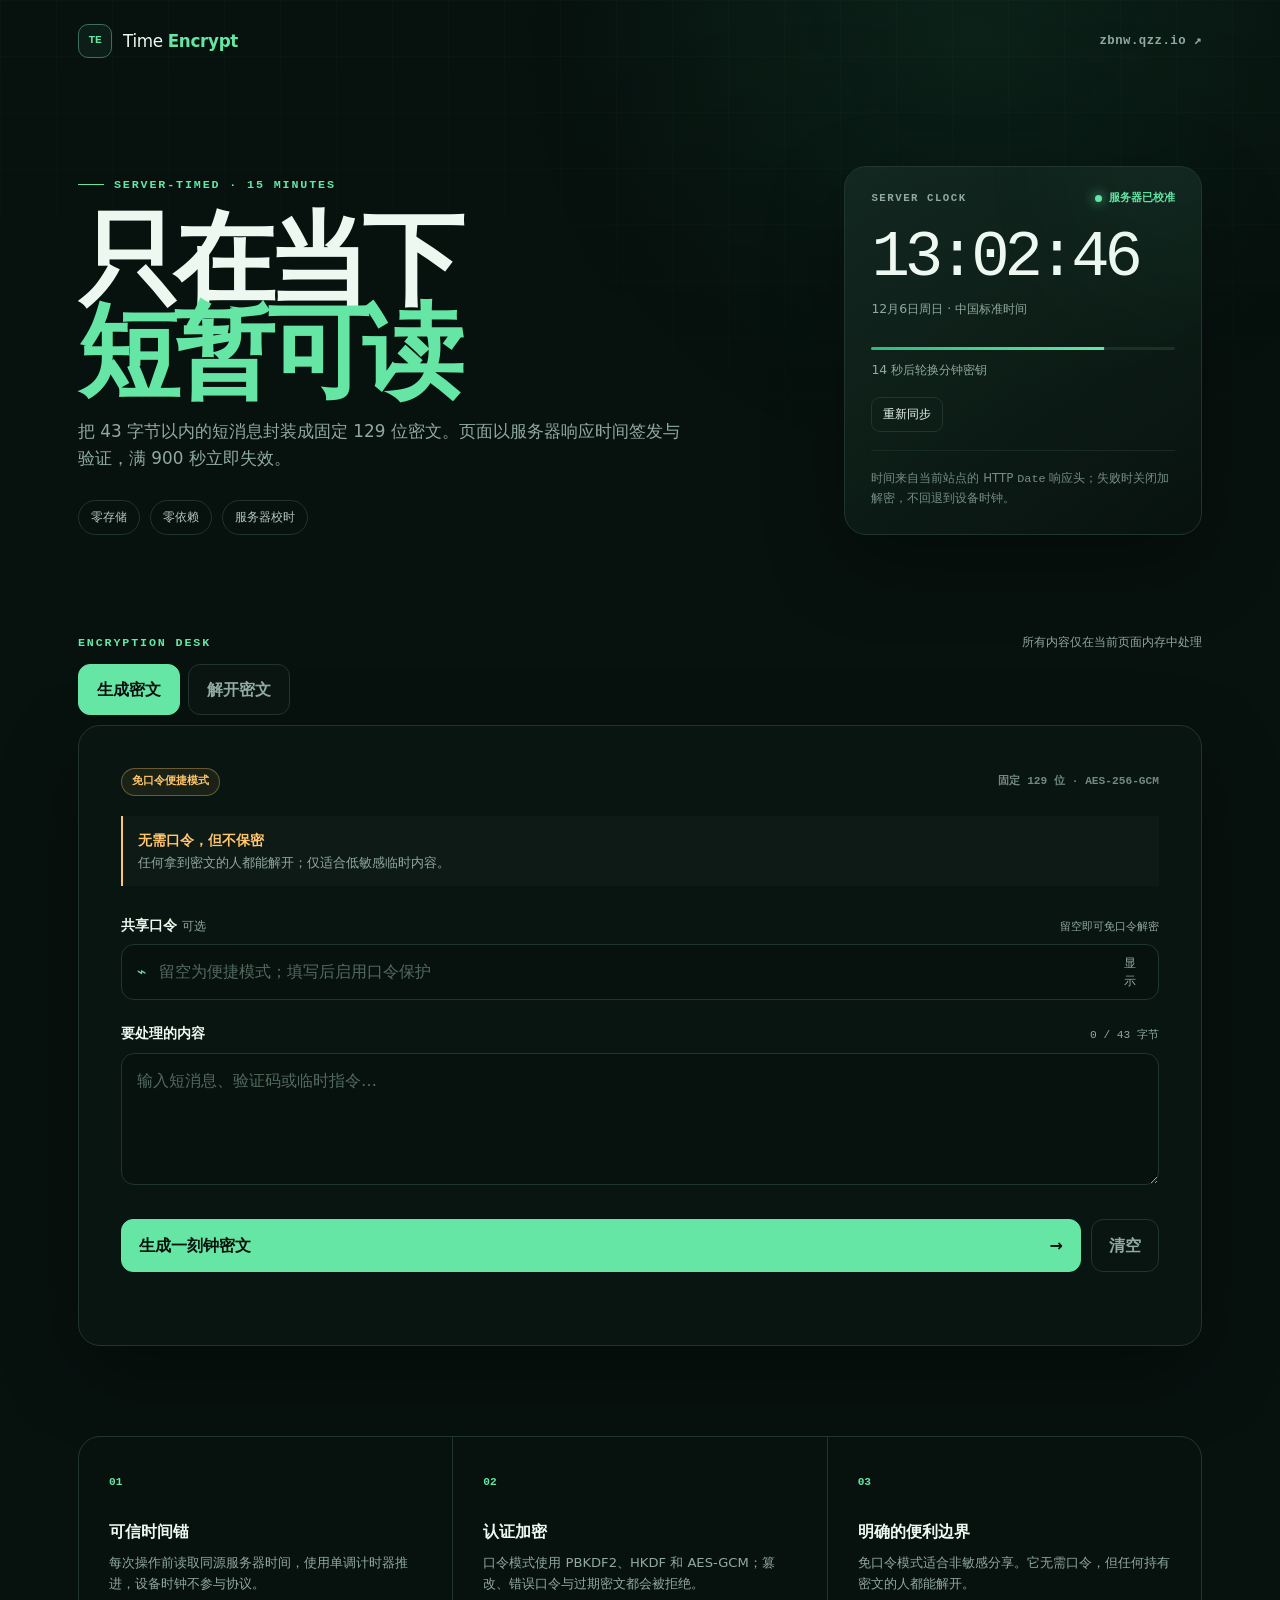
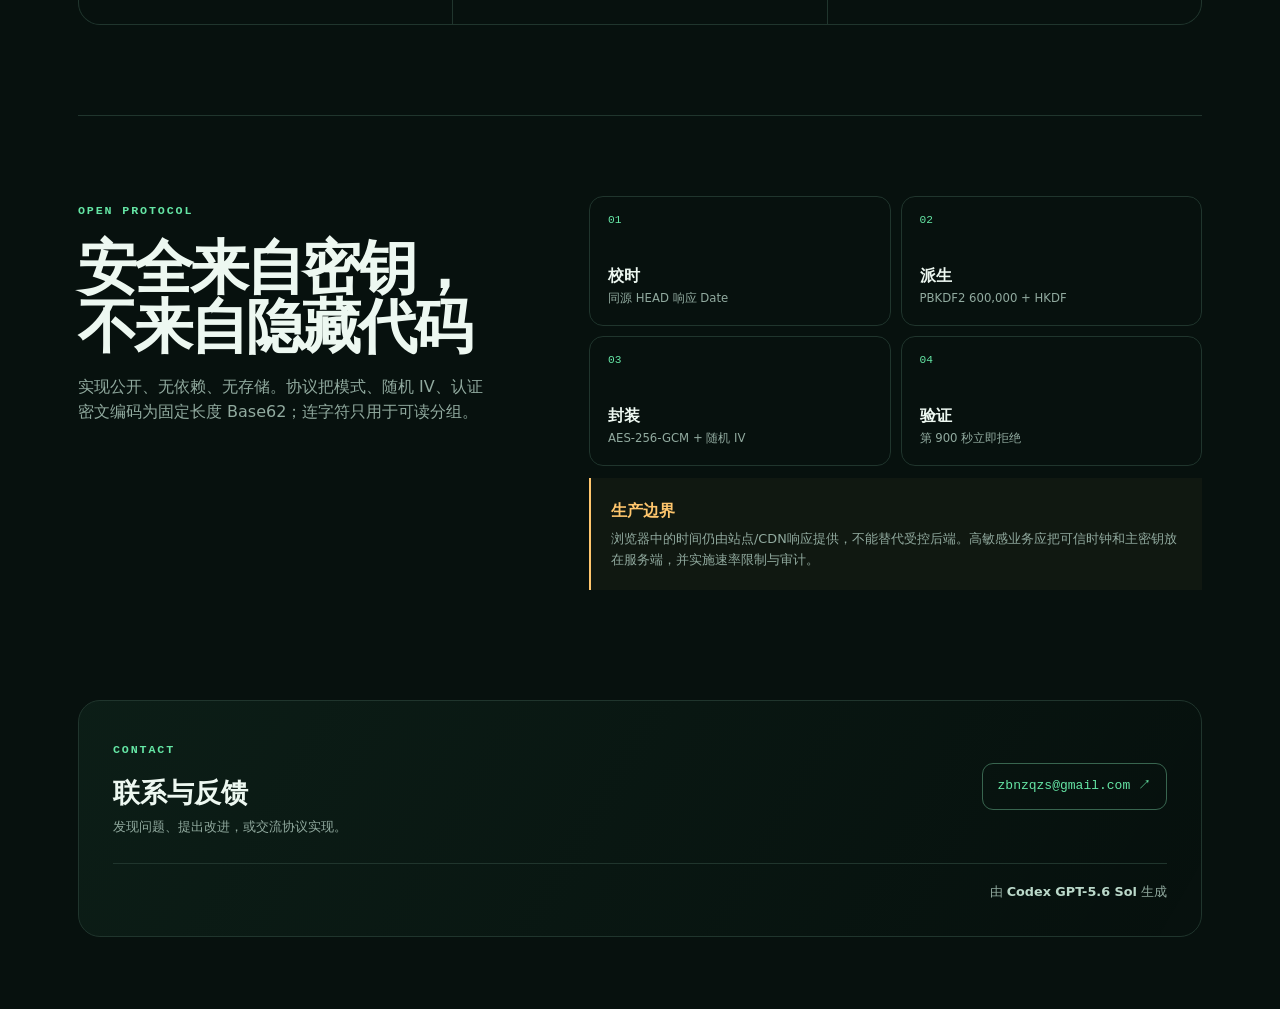
==== commit 7a2ac50d: "Prevent contact email rewriting" ====
--- a/timenc/index.html
+++ b/timenc/index.html
@@ -126,7 +126,7 @@
 
     <section class="contact" aria-labelledby="contactTitle">
       <div><span>CONTACT</span><h2 id="contactTitle">联系与反馈</h2><p>发现问题、提出改进，或交流协议实现。</p></div>
-      <a href="mailto:zbnzqzs@gmail.com">zbnzqzs@gmail.com <span aria-hidden="true">↗</span></a>
+      <!--email_off--><a href="mailto:zbnzqzs@gmail.com">zbnzqzs@gmail.com <span aria-hidden="true">↗</span></a><!--/email_off-->
       <p class="generation-credit">由 <strong>Codex GPT-5.6 Sol</strong> 生成</p>
     </section>
   </main>
